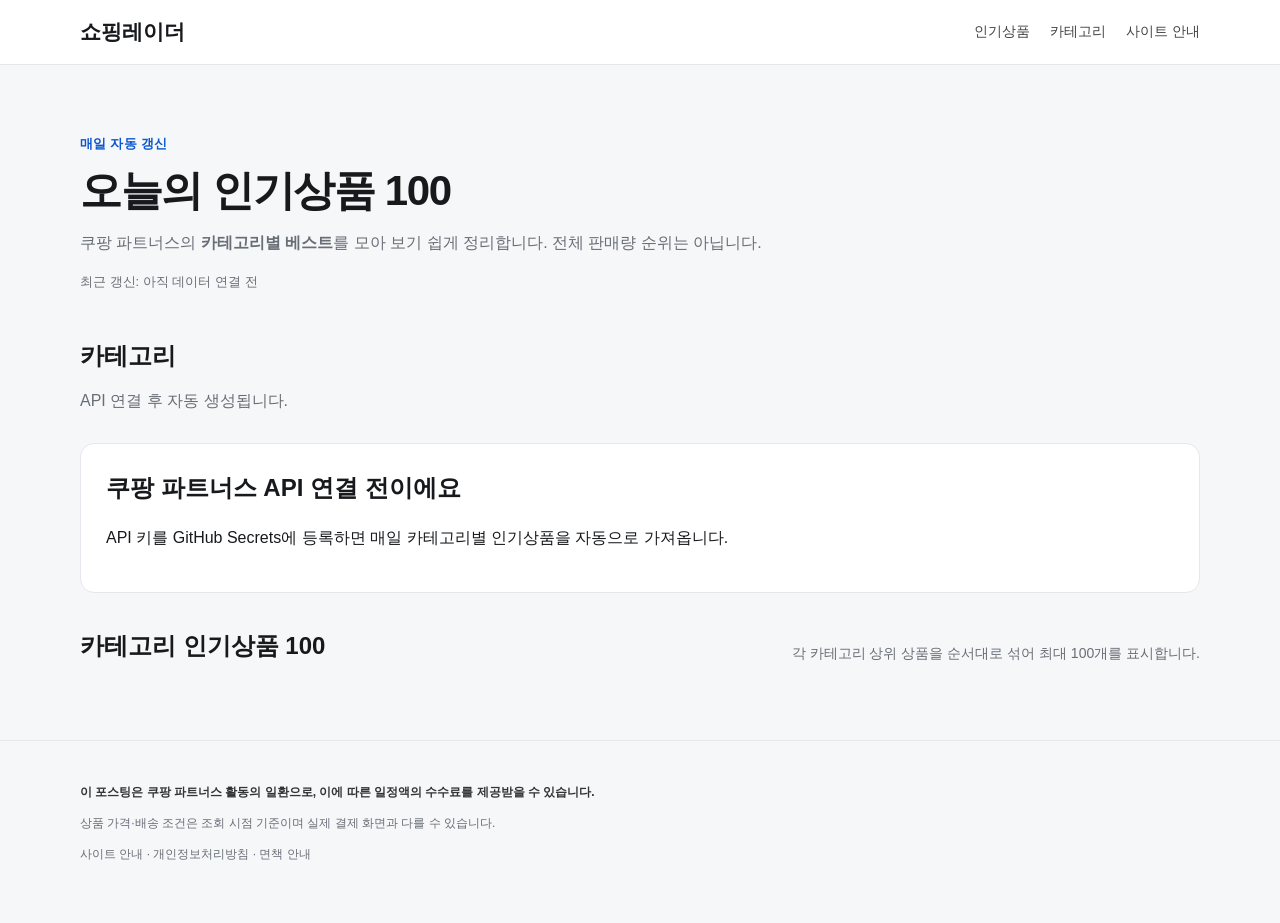
==== index.html @ 3db03aea "Add files via upload" ====
<!doctype html>
<html lang="ko"><head><meta charset="utf-8"><meta name="viewport" content="width=device-width,initial-scale=1">
<title>쇼핑레이더 | 오늘의 인기상품 100</title><meta name="description" content="쿠팡 파트너스 카테고리별 베스트를 한곳에서 비교하고 상품과 후기를 확인하세요.">
<link rel="canonical" href="https://kimjunnem.github.io/shopping-radar/"><link rel="stylesheet" href="https://kimjunnem.github.io/shopping-radar/style.css">
<script async src="https://pagead2.googlesyndication.com/pagead/js/adsbygoogle.js?client=ca-pub-4192319901350402" crossorigin="anonymous"></script>
</head><body><header class="top"><div class="wrap nav"><a class="brand" href="https://kimjunnem.github.io/shopping-radar/">쇼핑레이더</a><nav><a href="https://kimjunnem.github.io/shopping-radar/#popular">인기상품</a><a href="https://kimjunnem.github.io/shopping-radar/#categories">카테고리</a><a href="https://kimjunnem.github.io/shopping-radar/about.html">사이트 안내</a></nav></div></header><main class="wrap"><section class="hero"><p class="eyebrow">매일 자동 갱신</p><h1>오늘의 인기상품 100</h1><p>쿠팡 파트너스의 <strong>카테고리별 베스트</strong>를 모아 보기 쉽게 정리합니다. 전체 판매량 순위는 아닙니다.</p><p class="updated">최근 갱신: 아직 데이터 연결 전</p></section><section id="categories"><h2>카테고리</h2><div class="chips"><span class="muted">API 연결 후 자동 생성됩니다.</span></div></section><section class="empty"><h2>쿠팡 파트너스 API 연결 전이에요</h2><p>API 키를 GitHub Secrets에 등록하면 매일 카테고리별 인기상품을 자동으로 가져옵니다.</p></section><section id="popular"><div class="section-title"><h2>카테고리 인기상품 100</h2><p>각 카테고리 상위 상품을 순서대로 섞어 최대 100개를 표시합니다.</p></div><div class="grid"></div></section></main><footer><div class="wrap"><p class="disclosure">이 포스팅은 쿠팡 파트너스 활동의 일환으로, 이에 따른 일정액의 수수료를 제공받을 수 있습니다.</p><p>상품 가격·배송 조건은 조회 시점 기준이며 실제 결제 화면과 다를 수 있습니다.</p><p><a href="https://kimjunnem.github.io/shopping-radar/about.html">사이트 안내</a> · <a href="https://kimjunnem.github.io/shopping-radar/privacy.html">개인정보처리방침</a> · <a href="https://kimjunnem.github.io/shopping-radar/disclaimer.html">면책 안내</a></p></div></footer></body></html>
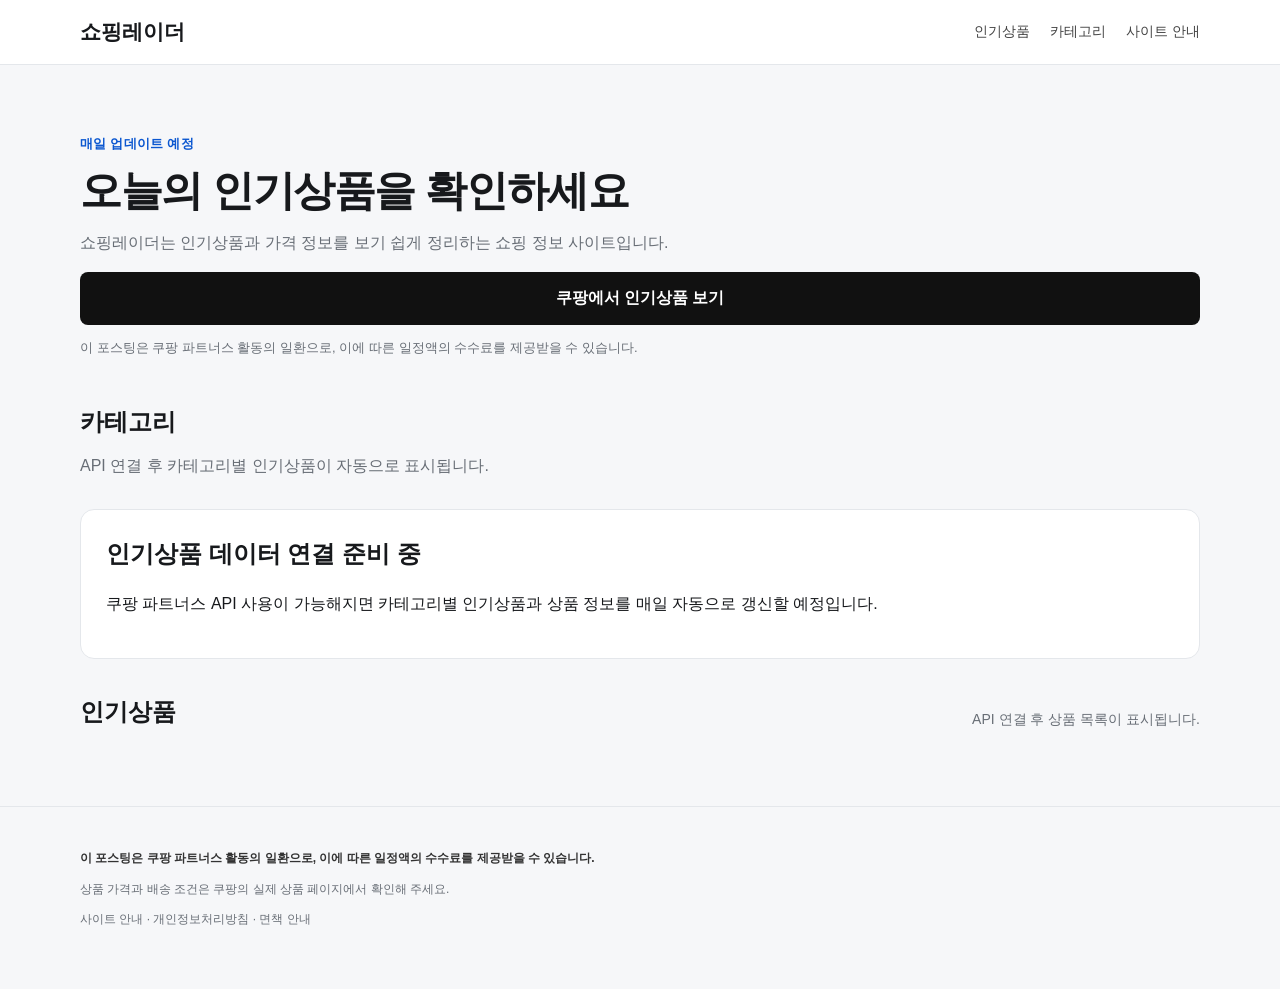
==== commit 31dc642b: "Revise index.html content and layout Updated content and structure of the index.html file, including" ====
--- a/index.html
+++ b/index.html
@@ -1,6 +1,97 @@
 <!doctype html>
-<html lang="ko"><head><meta charset="utf-8"><meta name="viewport" content="width=device-width,initial-scale=1">
-<title>쇼핑레이더 | 오늘의 인기상품 100</title><meta name="description" content="쿠팡 파트너스 카테고리별 베스트를 한곳에서 비교하고 상품과 후기를 확인하세요.">
-<link rel="canonical" href="https://kimjunnem.github.io/shopping-radar/"><link rel="stylesheet" href="https://kimjunnem.github.io/shopping-radar/style.css">
-<script async src="https://pagead2.googlesyndication.com/pagead/js/adsbygoogle.js?client=ca-pub-4192319901350402" crossorigin="anonymous"></script>
-</head><body><header class="top"><div class="wrap nav"><a class="brand" href="https://kimjunnem.github.io/shopping-radar/">쇼핑레이더</a><nav><a href="https://kimjunnem.github.io/shopping-radar/#popular">인기상품</a><a href="https://kimjunnem.github.io/shopping-radar/#categories">카테고리</a><a href="https://kimjunnem.github.io/shopping-radar/about.html">사이트 안내</a></nav></div></header><main class="wrap"><section class="hero"><p class="eyebrow">매일 자동 갱신</p><h1>오늘의 인기상품 100</h1><p>쿠팡 파트너스의 <strong>카테고리별 베스트</strong>를 모아 보기 쉽게 정리합니다. 전체 판매량 순위는 아닙니다.</p><p class="updated">최근 갱신: 아직 데이터 연결 전</p></section><section id="categories"><h2>카테고리</h2><div class="chips"><span class="muted">API 연결 후 자동 생성됩니다.</span></div></section><section class="empty"><h2>쿠팡 파트너스 API 연결 전이에요</h2><p>API 키를 GitHub Secrets에 등록하면 매일 카테고리별 인기상품을 자동으로 가져옵니다.</p></section><section id="popular"><div class="section-title"><h2>카테고리 인기상품 100</h2><p>각 카테고리 상위 상품을 순서대로 섞어 최대 100개를 표시합니다.</p></div><div class="grid"></div></section></main><footer><div class="wrap"><p class="disclosure">이 포스팅은 쿠팡 파트너스 활동의 일환으로, 이에 따른 일정액의 수수료를 제공받을 수 있습니다.</p><p>상품 가격·배송 조건은 조회 시점 기준이며 실제 결제 화면과 다를 수 있습니다.</p><p><a href="https://kimjunnem.github.io/shopping-radar/about.html">사이트 안내</a> · <a href="https://kimjunnem.github.io/shopping-radar/privacy.html">개인정보처리방침</a> · <a href="https://kimjunnem.github.io/shopping-radar/disclaimer.html">면책 안내</a></p></div></footer></body></html>+<html lang="ko">
+<head>
+  <meta charset="utf-8">
+  <meta name="viewport" content="width=device-width,initial-scale=1">
+  <title>쇼핑레이더 | 오늘의 인기상품 100</title>
+  <meta name="description" content="카테고리별 인기상품을 한곳에서 비교하고 상품 정보를 확인하세요.">
+
+  <link rel="canonical" href="https://kimjunnem.github.io/shopping-radar/">
+  <link rel="stylesheet" href="https://kimjunnem.github.io/shopping-radar/style.css">
+
+  <script async
+    src="https://pagead2.googlesyndication.com/pagead/js/adsbygoogle.js?client=ca-pub-4192319901350402"
+    crossorigin="anonymous"></script>
+</head>
+
+<body>
+
+<header class="top">
+  <div class="wrap nav">
+    <a class="brand" href="https://kimjunnem.github.io/shopping-radar/">쇼핑레이더</a>
+    <nav>
+      <a href="#popular">인기상품</a>
+      <a href="#categories">카테고리</a>
+      <a href="about.html">사이트 안내</a>
+    </nav>
+  </div>
+</header>
+
+<main class="wrap">
+
+  <section class="hero">
+    <p class="eyebrow">매일 업데이트 예정</p>
+    <h1>오늘의 인기상품을 확인하세요</h1>
+    <p>
+      쇼핑레이더는 인기상품과 가격 정보를 보기 쉽게 정리하는 쇼핑 정보 사이트입니다.
+    </p>
+
+    <a class="btn large"
+       href="https://link.coupang.com/a/gICzFN2voO"
+       target="_blank"
+       rel="nofollow sponsored">
+      쿠팡에서 인기상품 보기
+    </a>
+
+    <p class="fine">
+      이 포스팅은 쿠팡 파트너스 활동의 일환으로,
+      이에 따른 일정액의 수수료를 제공받을 수 있습니다.
+    </p>
+  </section>
+
+  <section id="categories">
+    <h2>카테고리</h2>
+    <div class="chips">
+      <span class="muted">API 연결 후 카테고리별 인기상품이 자동으로 표시됩니다.</span>
+    </div>
+  </section>
+
+  <section class="empty">
+    <h2>인기상품 데이터 연결 준비 중</h2>
+    <p>
+      쿠팡 파트너스 API 사용이 가능해지면
+      카테고리별 인기상품과 상품 정보를 매일 자동으로 갱신할 예정입니다.
+    </p>
+  </section>
+
+  <section id="popular">
+    <div class="section-title">
+      <h2>인기상품</h2>
+      <p>API 연결 후 상품 목록이 표시됩니다.</p>
+    </div>
+    <div class="grid"></div>
+  </section>
+
+</main>
+
+<footer>
+  <div class="wrap">
+    <p class="disclosure">
+      이 포스팅은 쿠팡 파트너스 활동의 일환으로,
+      이에 따른 일정액의 수수료를 제공받을 수 있습니다.
+    </p>
+
+    <p>
+      상품 가격과 배송 조건은 쿠팡의 실제 상품 페이지에서 확인해 주세요.
+    </p>
+
+    <p>
+      <a href="about.html">사이트 안내</a> ·
+      <a href="privacy.html">개인정보처리방침</a> ·
+      <a href="disclaimer.html">면책 안내</a>
+    </p>
+  </div>
+</footer>
+
+</body>
+</html>
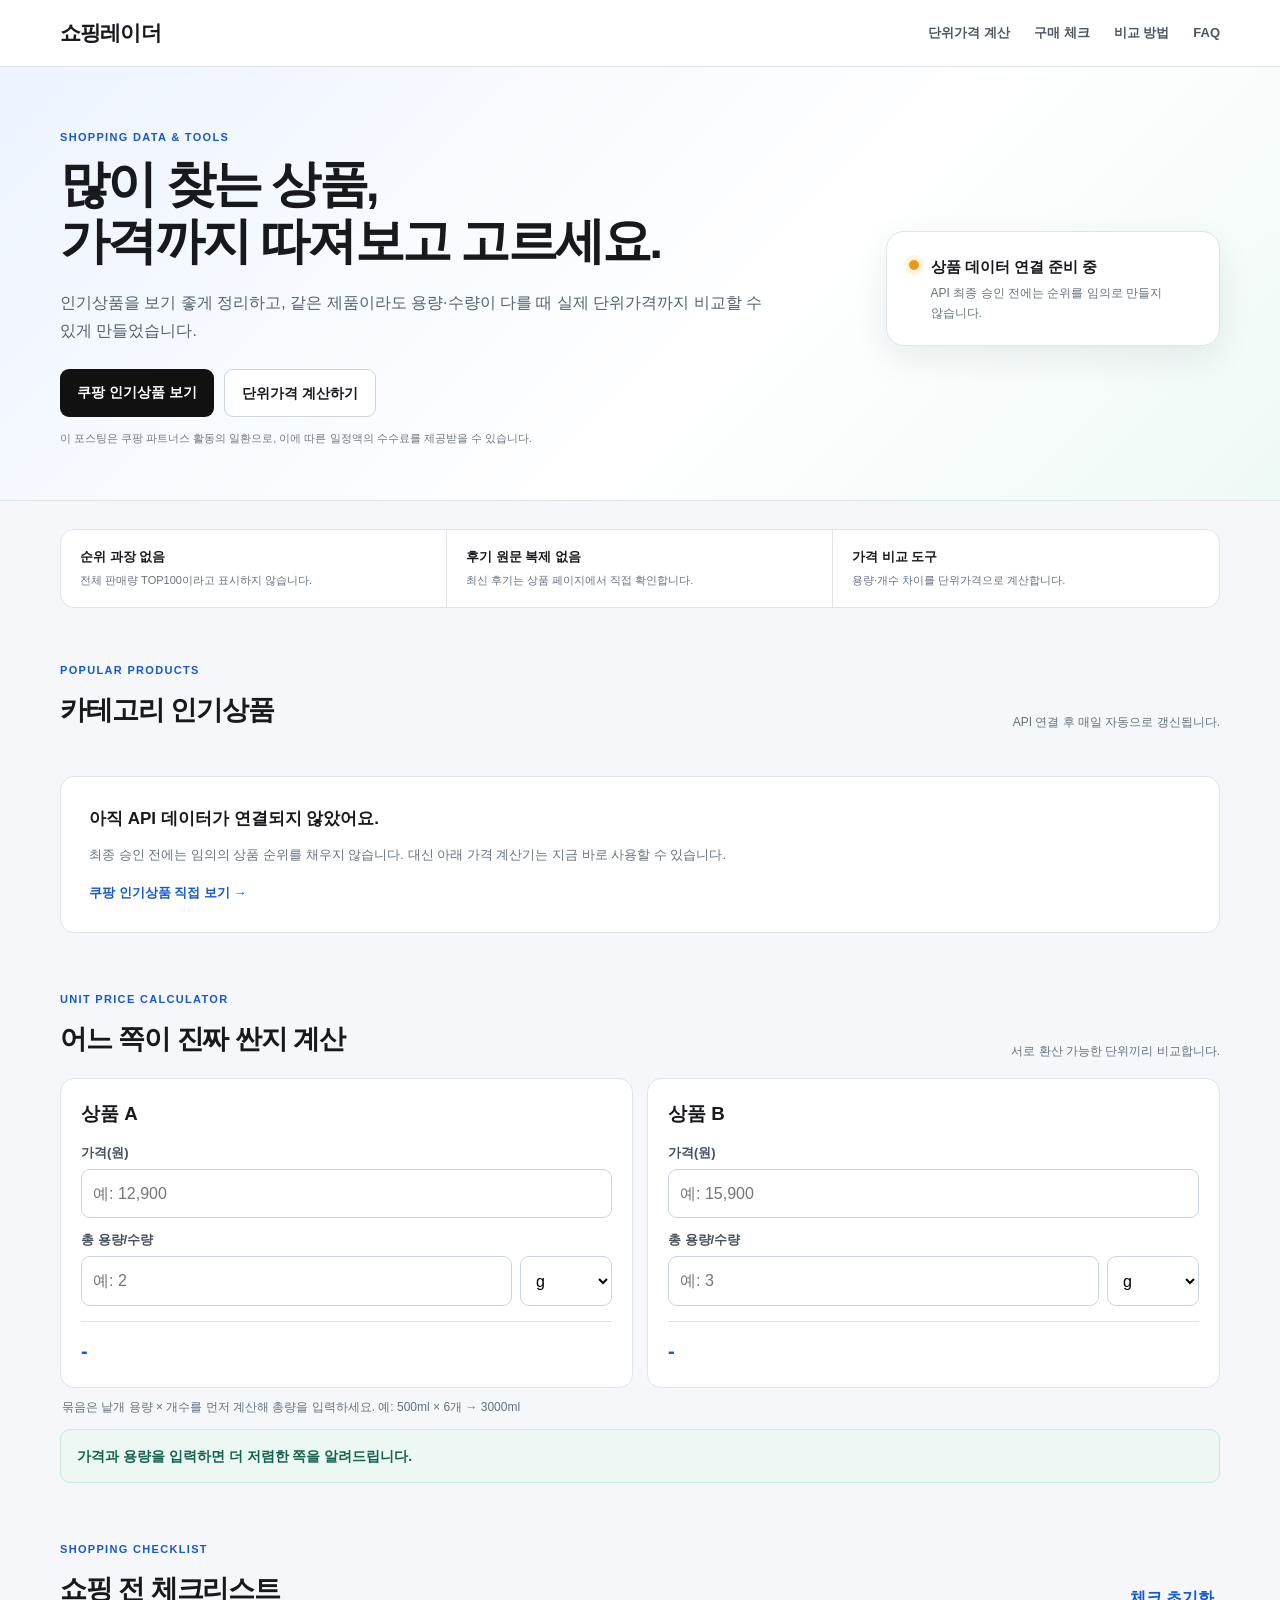
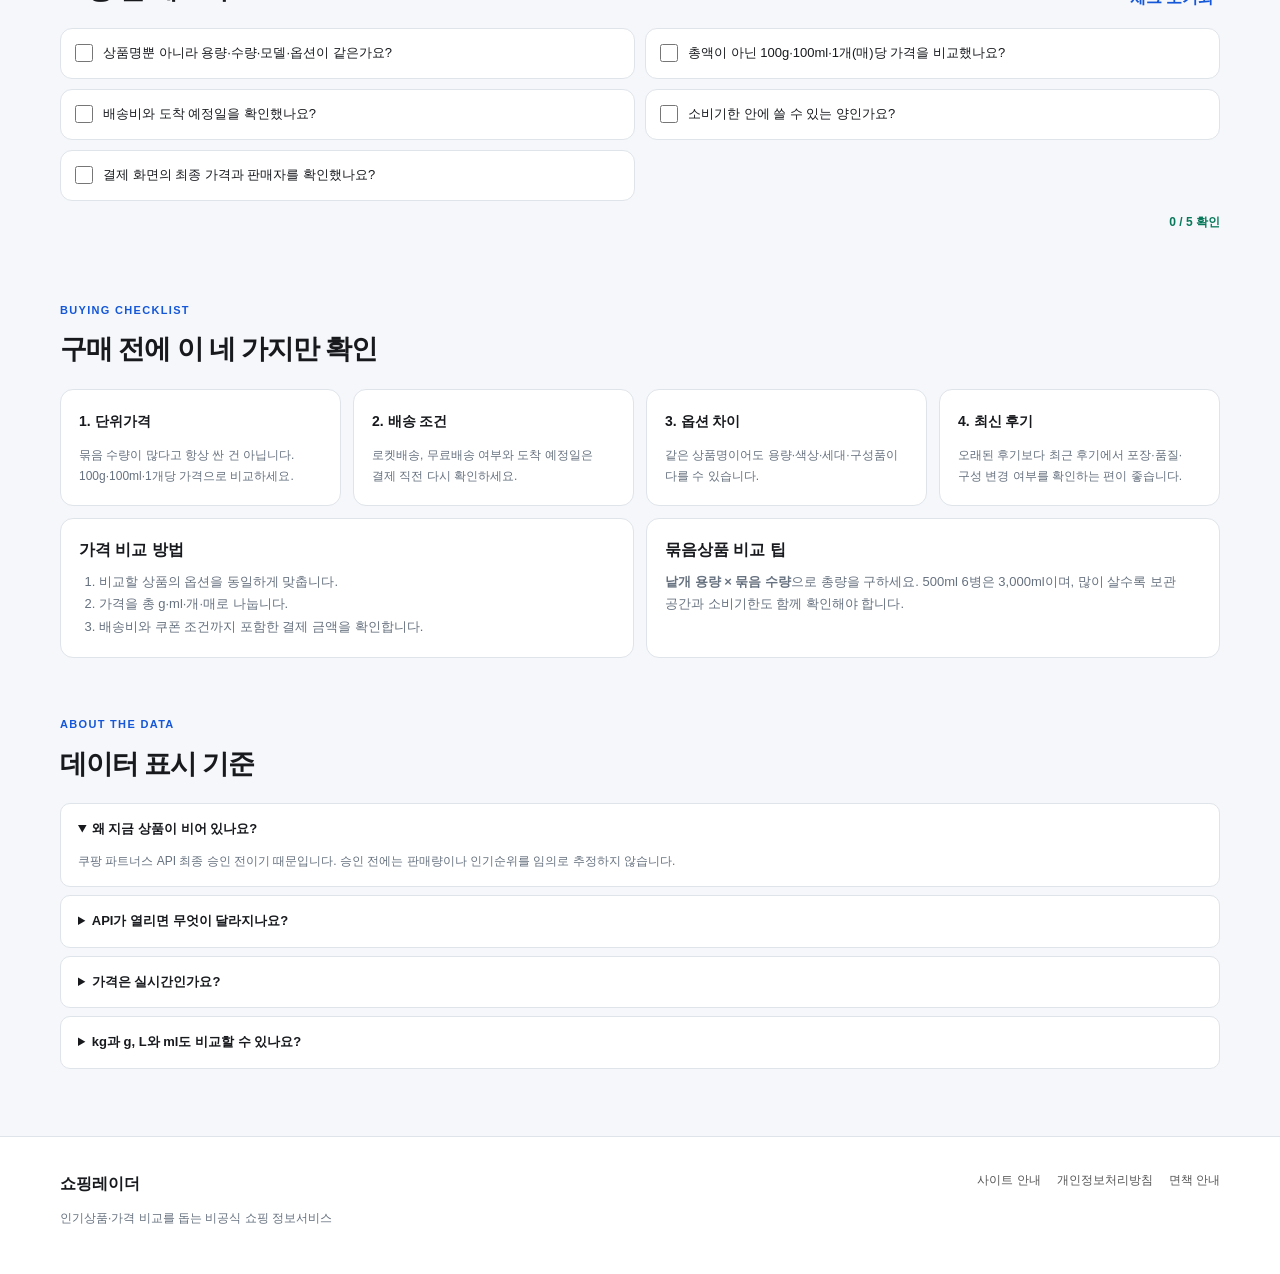
==== commit 07ba7f61: "Improve Shopping Radar UX and API-ready workflow" ====
--- a/index.html
+++ b/index.html
@@ -3,95 +3,114 @@
 <head>
   <meta charset="utf-8">
   <meta name="viewport" content="width=device-width,initial-scale=1">
-  <title>쇼핑레이더 | 오늘의 인기상품 100</title>
-  <meta name="description" content="카테고리별 인기상품을 한곳에서 비교하고 상품 정보를 확인하세요.">
-
+  <meta name="theme-color" content="#111827">
+  <title>쇼핑레이더 | 인기상품·가격 비교·단위가격 계산</title>
+  <meta name="description" content="카테고리별 인기상품과 가격을 보기 쉽게 정리하고, 단위가격 계산기로 실제 가성비를 비교하는 쇼핑 정보 서비스입니다.">
+  <meta name="robots" content="index,follow,max-snippet:-1,max-image-preview:large">
+  <meta name="referrer" content="strict-origin-when-cross-origin">
   <link rel="canonical" href="https://kimjunnem.github.io/shopping-radar/">
-  <link rel="stylesheet" href="https://kimjunnem.github.io/shopping-radar/style.css">
-
-  <script async
-    src="https://pagead2.googlesyndication.com/pagead/js/adsbygoogle.js?client=ca-pub-4192319901350402"
-    crossorigin="anonymous"></script>
+  <link rel="stylesheet" href="style.css">
+  <meta name="google-adsense-account" content="ca-pub-4192319901350402">
+  <script async src="https://pagead2.googlesyndication.com/pagead/js/adsbygoogle.js?client=ca-pub-4192319901350402" crossorigin="anonymous"></script>
+  <script type="application/ld+json">
+  {"@context":"https://schema.org","@type":"WebSite","name":"쇼핑레이더","url":"https://kimjunnem.github.io/shopping-radar/","description":"인기상품과 가격을 비교하는 쇼핑 정보 서비스"}
+  </script>
+  <script type="application/ld+json">
+  {"@context":"https://schema.org","@type":"FAQPage","mainEntity":[
+    {"@type":"Question","name":"쇼핑레이더의 순위는 쿠팡 전체 판매량 순위인가요?","acceptedAnswer":{"@type":"Answer","text":"아닙니다. API 연결 후 표시되는 순위는 쿠팡 파트너스 API가 제공하는 카테고리별 베스트 목록을 기준으로 합니다."}},
+    {"@type":"Question","name":"표시된 가격이 실제 결제 가격과 같나요?","acceptedAnswer":{"@type":"Answer","text":"가격과 배송 조건은 조회 시점의 정보이며 쿠팡 결제 화면에서 달라질 수 있으므로 최종 결제 화면을 확인해야 합니다."}},
+    {"@type":"Question","name":"kg과 g, L와 ml도 비교할 수 있나요?","acceptedAnswer":{"@type":"Answer","text":"네. 계산기가 kg을 g으로, L를 ml로 환산해 같은 종류의 단위가격을 비교합니다."}}
+  ]}
+  </script>
 </head>
-
 <body>
-
 <header class="top">
   <div class="wrap nav">
-    <a class="brand" href="https://kimjunnem.github.io/shopping-radar/">쇼핑레이더</a>
-    <nav>
-      <a href="#popular">인기상품</a>
-      <a href="#categories">카테고리</a>
-      <a href="about.html">사이트 안내</a>
-    </nav>
+    <a class="brand" href="./" aria-label="쇼핑레이더 홈">쇼핑레이더</a>
+    <nav aria-label="주요 메뉴"><a href="#calculator">단위가격 계산</a><a href="#checklist">구매 체크</a><a href="#guide">비교 방법</a><a href="#faq">FAQ</a></nav>
   </div>
 </header>
-
-<main class="wrap">
-
+<main>
   <section class="hero">
-    <p class="eyebrow">매일 업데이트 예정</p>
-    <h1>오늘의 인기상품을 확인하세요</h1>
-    <p>
-      쇼핑레이더는 인기상품과 가격 정보를 보기 쉽게 정리하는 쇼핑 정보 사이트입니다.
-    </p>
-
-    <a class="btn large"
-       href="https://link.coupang.com/a/gICzFN2voO"
-       target="_blank"
-       rel="nofollow sponsored">
-      쿠팡에서 인기상품 보기
-    </a>
-
-    <p class="fine">
-      이 포스팅은 쿠팡 파트너스 활동의 일환으로,
-      이에 따른 일정액의 수수료를 제공받을 수 있습니다.
-    </p>
-  </section>
-
-  <section id="categories">
-    <h2>카테고리</h2>
-    <div class="chips">
-      <span class="muted">API 연결 후 카테고리별 인기상품이 자동으로 표시됩니다.</span>
+    <div class="wrap hero-grid">
+      <div>
+        <p class="eyebrow">SHOPPING DATA & TOOLS</p>
+        <h1>많이 찾는 상품,<br>가격까지 따져보고 고르세요.</h1>
+        <p class="lead">인기상품을 보기 좋게 정리하고, 같은 제품이라도 용량·수량이 다를 때 실제 단위가격까지 비교할 수 있게 만들었습니다.</p>
+        <div class="hero-actions">
+          <a class="primary" href="https://link.coupang.com/a/gICzFN2voO" target="_blank" rel="nofollow sponsored noopener">쿠팡 인기상품 보기</a>
+          <a class="secondary" href="#calculator">단위가격 계산하기</a>
+        </div>
+        <p class="disclosure">이 포스팅은 쿠팡 파트너스 활동의 일환으로, 이에 따른 일정액의 수수료를 제공받을 수 있습니다.</p>
+      </div>
+      <div class="status-card"><span class="status-dot"></span><div><b id="dataStatus">상품 데이터 연결 준비 중</b><p id="dataUpdated">API 최종 승인 전에는 순위를 임의로 만들지 않습니다.</p></div></div>
     </div>
   </section>
 
-  <section class="empty">
-    <h2>인기상품 데이터 연결 준비 중</h2>
-    <p>
-      쿠팡 파트너스 API 사용이 가능해지면
-      카테고리별 인기상품과 상품 정보를 매일 자동으로 갱신할 예정입니다.
-    </p>
-  </section>
+  <div class="wrap">
+    <section class="trust-strip">
+      <div><b>순위 과장 없음</b><span>전체 판매량 TOP100이라고 표시하지 않습니다.</span></div>
+      <div><b>후기 원문 복제 없음</b><span>최신 후기는 상품 페이지에서 직접 확인합니다.</span></div>
+      <div><b>가격 비교 도구</b><span>용량·개수 차이를 단위가격으로 계산합니다.</span></div>
+    </section>
 
-  <section id="popular">
-    <div class="section-title">
-      <h2>인기상품</h2>
-      <p>API 연결 후 상품 목록이 표시됩니다.</p>
-    </div>
-    <div class="grid"></div>
-  </section>
+    <section id="ranking" class="section">
+      <div class="section-head"><div><p class="eyebrow">POPULAR PRODUCTS</p><h2>카테고리 인기상품</h2></div><span id="rankingNote">API 연결 후 매일 자동으로 갱신됩니다.</span></div>
+      <div id="categoryChips" class="chips"></div>
+      <div id="productGrid" class="grid"></div>
+      <div id="emptyState" class="empty-state">
+        <b>아직 API 데이터가 연결되지 않았어요.</b>
+        <p>최종 승인 전에는 임의의 상품 순위를 채우지 않습니다. 대신 아래 가격 계산기는 지금 바로 사용할 수 있습니다.</p>
+        <a href="https://link.coupang.com/a/gICzFN2voO" target="_blank" rel="nofollow sponsored noopener">쿠팡 인기상품 직접 보기 →</a>
+      </div>
+    </section>
 
+    <section id="calculator" class="section tool-section" aria-labelledby="calculatorTitle">
+      <div class="section-head"><div><p class="eyebrow">UNIT PRICE CALCULATOR</p><h2 id="calculatorTitle">어느 쪽이 진짜 싼지 계산</h2></div><span>서로 환산 가능한 단위끼리 비교합니다.</span></div>
+      <div class="calculator">
+        <div class="calc-card"><h3>상품 A</h3><label for="aPrice">가격(원)</label><input id="aPrice" class="price-input" inputmode="numeric" autocomplete="off" placeholder="예: 12,900" aria-describedby="calcHelp"><label for="aQty">총 용량/수량</label><div class="qty-row"><input id="aQty" inputmode="decimal" autocomplete="off" placeholder="예: 2"><select id="aUnit" aria-label="상품 A 단위"><option value="g">g</option><option value="kg">kg</option><option value="ml">ml</option><option value="L">L</option><option value="개">개</option><option value="매">매</option></select></div><strong id="aResult" aria-live="polite">-</strong></div>
+        <div class="calc-card"><h3>상품 B</h3><label for="bPrice">가격(원)</label><input id="bPrice" class="price-input" inputmode="numeric" autocomplete="off" placeholder="예: 15,900" aria-describedby="calcHelp"><label for="bQty">총 용량/수량</label><div class="qty-row"><input id="bQty" inputmode="decimal" autocomplete="off" placeholder="예: 3"><select id="bUnit" aria-label="상품 B 단위"><option value="g">g</option><option value="kg">kg</option><option value="ml">ml</option><option value="L">L</option><option value="개">개</option><option value="매">매</option></select></div><strong id="bResult" aria-live="polite">-</strong></div>
+      </div>
+      <p id="calcHelp" class="calc-help">묶음은 낱개 용량 × 개수를 먼저 계산해 총량을 입력하세요. 예: 500ml × 6개 → 3000ml</p>
+      <div id="calcWinner" class="calc-winner" role="status" aria-live="polite">가격과 용량을 입력하면 더 저렴한 쪽을 알려드립니다.</div>
+    </section>
+
+    <section id="checklist" class="section">
+      <div class="section-head"><div><p class="eyebrow">SHOPPING CHECKLIST</p><h2>쇼핑 전 체크리스트</h2></div><button id="resetChecklist" class="text-button" type="button">체크 초기화</button></div>
+      <div class="checklist" aria-label="쇼핑 전 확인 항목">
+        <label><input type="checkbox" data-check="option"> 상품명뿐 아니라 용량·수량·모델·옵션이 같은가요?</label>
+        <label><input type="checkbox" data-check="unit"> 총액이 아닌 100g·100ml·1개(매)당 가격을 비교했나요?</label>
+        <label><input type="checkbox" data-check="shipping"> 배송비와 도착 예정일을 확인했나요?</label>
+        <label><input type="checkbox" data-check="need"> 소비기한 안에 쓸 수 있는 양인가요?</label>
+        <label><input type="checkbox" data-check="final"> 결제 화면의 최종 가격과 판매자를 확인했나요?</label>
+      </div>
+      <p id="checkProgress" class="check-progress" aria-live="polite">0 / 5 확인</p>
+    </section>
+
+    <section id="guide" class="section">
+      <div class="section-head"><div><p class="eyebrow">BUYING CHECKLIST</p><h2>구매 전에 이 네 가지만 확인</h2></div></div>
+      <div class="check-grid">
+        <article><b>1. 단위가격</b><p>묶음 수량이 많다고 항상 싼 건 아닙니다. 100g·100ml·1개당 가격으로 비교하세요.</p></article>
+        <article><b>2. 배송 조건</b><p>로켓배송, 무료배송 여부와 도착 예정일은 결제 직전 다시 확인하세요.</p></article>
+        <article><b>3. 옵션 차이</b><p>같은 상품명이어도 용량·색상·세대·구성품이 다를 수 있습니다.</p></article>
+        <article><b>4. 최신 후기</b><p>오래된 후기보다 최근 후기에서 포장·품질·구성 변경 여부를 확인하는 편이 좋습니다.</p></article>
+      </div>
+      <div class="tips">
+        <article><h3>가격 비교 방법</h3><ol><li>비교할 상품의 옵션을 동일하게 맞춥니다.</li><li>가격을 총 g·ml·개·매로 나눕니다.</li><li>배송비와 쿠폰 조건까지 포함한 결제 금액을 확인합니다.</li></ol></article>
+        <article><h3>묶음상품 비교 팁</h3><p><b>낱개 용량 × 묶음 수량</b>으로 총량을 구하세요. 500ml 6병은 3,000ml이며, 많이 살수록 보관 공간과 소비기한도 함께 확인해야 합니다.</p></article>
+      </div>
+    </section>
+
+    <section id="faq" class="section faq">
+      <div class="section-head"><div><p class="eyebrow">ABOUT THE DATA</p><h2>데이터 표시 기준</h2></div></div>
+      <details open><summary>왜 지금 상품이 비어 있나요?</summary><p>쿠팡 파트너스 API 최종 승인 전이기 때문입니다. 승인 전에는 판매량이나 인기순위를 임의로 추정하지 않습니다.</p></details>
+      <details><summary>API가 열리면 무엇이 달라지나요?</summary><p>카테고리별 베스트 상품, 가격, 상품 이미지, 순위 변동을 자동 저장하고 상품별 상세 페이지와 카테고리 페이지를 매일 갱신합니다.</p></details>
+      <details><summary>가격은 실시간인가요?</summary><p>API를 마지막으로 조회한 시점 기준입니다. 쿠팡에서 가격이 바뀌면 실제 결제 가격과 차이가 날 수 있습니다.</p></details>
+      <details><summary>kg과 g, L와 ml도 비교할 수 있나요?</summary><p>네. 계산기가 kg을 g으로, L를 ml로 환산해 같은 종류의 단위가격을 비교합니다.</p></details>
+    </section>
+  </div>
 </main>
-
-<footer>
-  <div class="wrap">
-    <p class="disclosure">
-      이 포스팅은 쿠팡 파트너스 활동의 일환으로,
-      이에 따른 일정액의 수수료를 제공받을 수 있습니다.
-    </p>
-
-    <p>
-      상품 가격과 배송 조건은 쿠팡의 실제 상품 페이지에서 확인해 주세요.
-    </p>
-
-    <p>
-      <a href="about.html">사이트 안내</a> ·
-      <a href="privacy.html">개인정보처리방침</a> ·
-      <a href="disclaimer.html">면책 안내</a>
-    </p>
-  </div>
-</footer>
-
+<footer><div class="wrap footer"><div><b>쇼핑레이더</b><p>인기상품·가격 비교를 돕는 비공식 쇼핑 정보서비스</p></div><div><a href="about.html">사이트 안내</a><a href="privacy.html">개인정보처리방침</a><a href="disclaimer.html">면책 안내</a></div></div></footer>
+<script src="app.js"></script>
 </body>
 </html>
--- a/style.css
+++ b/style.css
@@ -0,0 +1,10 @@
+:root{--ink:#17191d;--muted:#66717f;--line:#dfe4ea;--paper:#fff;--bg:#f5f7fa;--blue:#1457d9;--green:#08785b;--radius:16px;--shadow:0 12px 34px rgba(16,24,40,.08)}
+*{box-sizing:border-box}html{scroll-behavior:smooth}body{margin:0;background:var(--bg);color:var(--ink);font-family:-apple-system,BlinkMacSystemFont,"Segoe UI","Noto Sans KR",Arial,sans-serif;line-height:1.6;word-break:keep-all}a{color:inherit;text-decoration:none}button,input,select{font:inherit}a:focus-visible,button:focus-visible,input:focus-visible,select:focus-visible,summary:focus-visible{outline:3px solid rgba(20,87,217,.3);outline-offset:2px}.wrap{width:min(1160px,calc(100% - 40px));margin:auto}.top{position:sticky;top:0;z-index:20;background:rgba(255,255,255,.96);border-bottom:1px solid var(--line);backdrop-filter:blur(12px)}.nav{min-height:66px;display:flex;align-items:center}.brand{font-size:21px;font-weight:900;letter-spacing:-.04em}.nav nav{margin-left:auto;display:flex;gap:24px;font-size:13px;font-weight:750;color:#4c5560}.nav a:hover{color:var(--blue)}
+.hero{background:linear-gradient(135deg,#edf4ff,#fff 58%,#eefaf6);border-bottom:1px solid var(--line)}.hero-grid{padding:62px 0 52px;display:grid;grid-template-columns:minmax(0,1.4fr) minmax(280px,.6fr);gap:45px;align-items:center}.eyebrow{margin:0 0 9px;color:var(--blue);font-size:11px;font-weight:900;letter-spacing:.12em}.hero h1{font-size:clamp(34px,5vw,50px);line-height:1.15;letter-spacing:-.055em;margin:0}.lead{max-width:720px;color:#53606f;font-size:16px;line-height:1.75;margin:18px 0 24px}.hero-actions{display:flex;gap:10px;flex-wrap:wrap}.primary,.secondary{display:inline-block;border-radius:9px;padding:12px 17px;font-size:14px;font-weight:850}.primary{background:#111;color:#fff}.primary:hover{background:#26344a}.secondary{background:#fff;border:1px solid #cbd4df}.disclosure{font-size:11px;color:#6e7782;margin:13px 0 0}.status-card{background:#fff;border:1px solid var(--line);border-radius:18px;padding:22px;display:flex;gap:12px;box-shadow:var(--shadow)}.status-dot{width:10px;height:10px;background:#e79b1b;border-radius:50%;margin-top:6px;box-shadow:0 0 0 5px #fff4dc;flex:none}.status-card b{font-size:15px}.status-card p{font-size:12px;color:var(--muted);margin:5px 0 0}
+.trust-strip{display:grid;grid-template-columns:repeat(3,1fr);margin-top:28px;background:#fff;border:1px solid var(--line);border-radius:14px}.trust-strip div{padding:17px 19px;border-right:1px solid var(--line)}.trust-strip div:last-child{border-right:0}.trust-strip b{display:block;font-size:13px}.trust-strip span{display:block;font-size:11px;color:var(--muted);margin-top:5px}.section{padding:54px 0 4px;scroll-margin-top:72px}.section-head{display:flex;align-items:end;justify-content:space-between;gap:20px;margin-bottom:17px}.section-head h2{margin:0;font-size:27px;letter-spacing:-.04em}.section-head>span{font-size:12px;color:var(--muted)}.chips{display:flex;gap:7px;flex-wrap:wrap;margin-bottom:15px}.chip{border:1px solid #d3dae3;background:#fff;border-radius:999px;padding:7px 10px;font-size:12px;font-weight:700}.grid{display:grid;grid-template-columns:repeat(4,minmax(0,1fr));gap:13px}.card{background:#fff;border:1px solid var(--line);border-radius:14px;overflow:hidden;display:flex;flex-direction:column}.card-img{aspect-ratio:1;background:#eef0f2;overflow:hidden}.card-img img{width:100%;height:100%;object-fit:cover}.card-body{padding:13px;display:flex;flex-direction:column;flex:1}.rank{font-size:12px;font-weight:900}.rank small{color:var(--blue);margin-left:5px}.category{font-size:11px;color:var(--muted);margin-top:5px}.card h3{font-size:14px;line-height:1.45;margin:5px 0 12px}.price{font-size:18px;font-weight:900;margin-top:auto}.card .primary{text-align:center;margin-top:10px;padding:9px 8px;font-size:12px}.empty-state{background:#fff;border:1px solid var(--line);border-radius:14px;padding:28px;margin-top:12px}.empty-state b{font-size:17px}.empty-state p{color:var(--muted);font-size:13px}.empty-state a{font-size:13px;color:var(--blue);font-weight:800}
+.calculator{display:grid;grid-template-columns:1fr 1fr;gap:14px}.calc-card{background:#fff;border:1px solid var(--line);border-radius:14px;padding:20px}.calc-card h3{margin:0 0 14px}.calc-card>label{display:block;margin:12px 0 5px;font-size:13px;font-weight:750;color:#46515e}.calc-card>input,.qty-row input,.qty-row select{width:100%;border:1px solid #cbd5df;border-radius:9px;background:#fff;padding:11px}.qty-row{display:grid;grid-template-columns:minmax(0,1fr) 92px;gap:8px}.calc-card strong{display:block;margin-top:15px;padding-top:13px;border-top:1px solid var(--line);font-size:20px;color:var(--blue)}.calc-help{margin:10px 2px 0;color:var(--muted);font-size:12px}.calc-winner{margin-top:12px;padding:15px 16px;background:#edf7f4;border:1px solid #cce9df;border-radius:10px;color:#12634e;font-size:14px;font-weight:800}
+.text-button{border:0;background:transparent;color:var(--blue);font-weight:800;cursor:pointer}.checklist{display:grid;grid-template-columns:1fr 1fr;gap:10px}.checklist label{display:flex;gap:10px;align-items:flex-start;background:#fff;border:1px solid var(--line);border-radius:12px;padding:14px;font-size:13px;cursor:pointer}.checklist input{width:18px;height:18px;margin:1px 0 0;accent-color:var(--blue);flex:none}.check-progress{font-size:12px;font-weight:800;color:var(--green);text-align:right}.check-grid{display:grid;grid-template-columns:repeat(4,1fr);gap:12px}.check-grid article,.tips article{background:#fff;border:1px solid var(--line);border-radius:13px;padding:18px}.check-grid b{font-size:14px}.check-grid p,.tips p,.tips ol{font-size:12px;color:var(--muted);line-height:1.75;margin-bottom:0}.tips{display:grid;grid-template-columns:1fr 1fr;gap:12px;margin-top:12px}.tips h3{margin:0 0 8px;font-size:16px}.tips p,.tips ol{font-size:13px;margin-top:0}.tips ol{padding-left:20px}.faq details{background:#fff;border:1px solid var(--line);border-radius:10px;margin:8px 0;padding:15px 17px}.faq summary{cursor:pointer;font-weight:800;font-size:13px}.faq details p{font-size:12px;color:var(--muted);margin-bottom:0}
+footer{margin-top:55px;background:#fff;border-top:1px solid var(--line)}.footer{display:flex;justify-content:space-between;gap:30px;padding:34px 0}.footer p{font-size:12px;color:var(--muted)}.footer>div:last-child{display:flex;gap:16px;font-size:12px;color:#555}.product-page{padding:34px 0 58px}.breadcrumb{font-size:12px;color:var(--muted);margin-bottom:16px}.product-box{display:grid;grid-template-columns:minmax(280px,460px) 1fr;gap:38px;background:#fff;border:1px solid var(--line);border-radius:18px;padding:26px}.product-box img{width:100%;border-radius:12px}.product-box h1{font-size:28px;line-height:1.35;margin:8px 0}.facts{border-top:1px solid var(--line);border-bottom:1px solid var(--line);margin:18px 0}.facts div{display:flex;justify-content:space-between;padding:9px 0;font-size:13px}.facts span{color:var(--muted)}
+@media(max-width:900px){.hero-grid{grid-template-columns:1fr}.status-card{max-width:520px}.grid{grid-template-columns:repeat(2,1fr)}.check-grid{grid-template-columns:1fr 1fr}.product-box{grid-template-columns:1fr}}
+@media(max-width:620px){.wrap{width:min(100% - 28px,1160px)}.nav{padding:10px 0;align-items:flex-start}.nav nav{gap:8px 12px;font-size:11px;flex-wrap:wrap;justify-content:flex-end}.nav nav a:nth-child(4){display:none}.hero-grid{padding:40px 0 36px;gap:26px}.lead{font-size:14px}.primary,.secondary{width:100%;text-align:center}.trust-strip{grid-template-columns:1fr}.trust-strip div{border-right:0;border-bottom:1px solid var(--line)}.trust-strip div:last-child{border-bottom:0}.section{padding-top:42px}.section-head{display:block}.section-head>span,.section-head>.text-button{display:block;margin-top:6px}.grid{grid-template-columns:1fr;gap:10px}.calculator,.checklist,.check-grid,.tips{grid-template-columns:1fr}.footer{display:grid}.footer>div:last-child{flex-wrap:wrap}.product-box{padding:18px}}
+@media(prefers-reduced-motion:reduce){html{scroll-behavior:auto}}
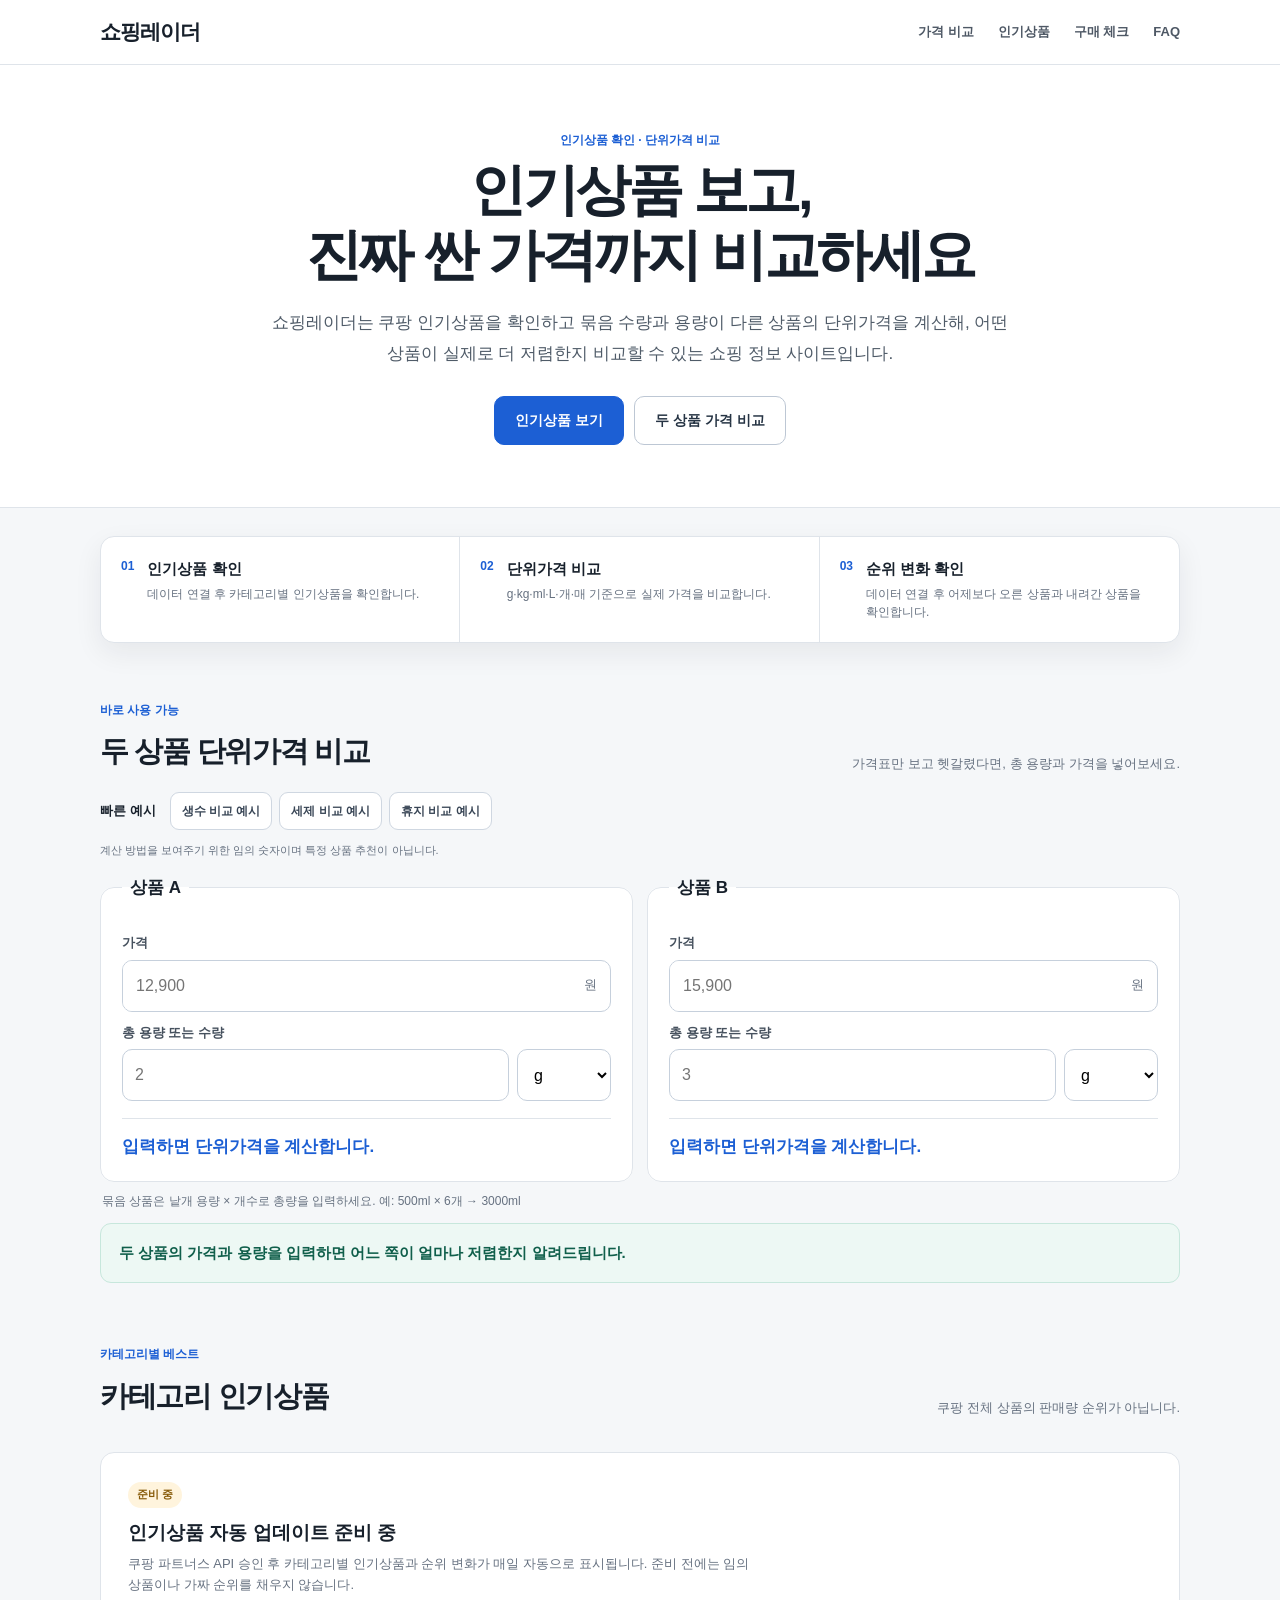
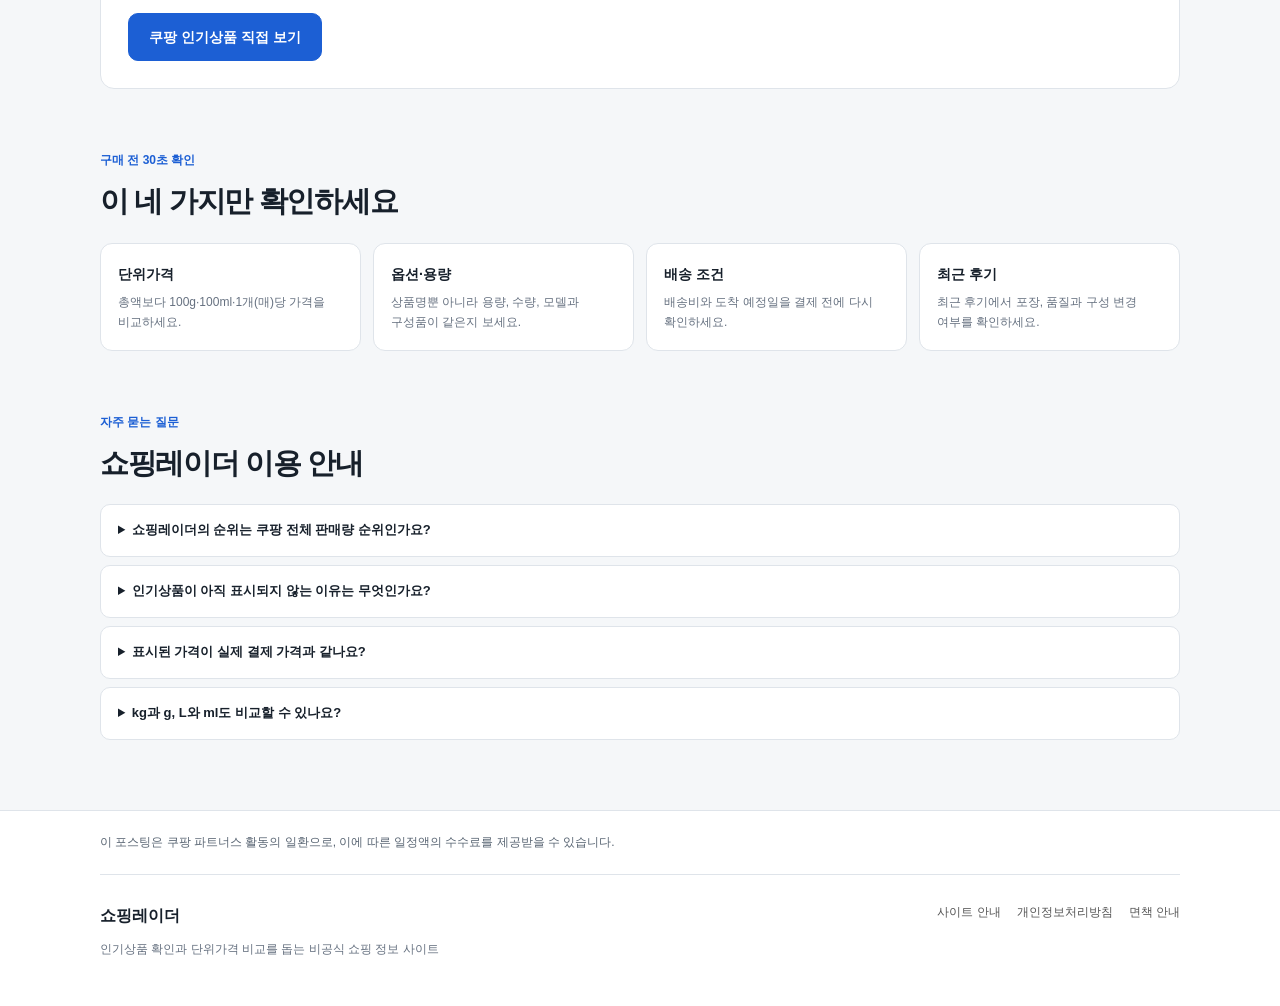
==== commit 10900bcc: "Clarify Shopping Radar purpose and comparison UX" ====
--- a/index.html
+++ b/index.html
@@ -3,9 +3,9 @@
 <head>
   <meta charset="utf-8">
   <meta name="viewport" content="width=device-width,initial-scale=1">
-  <meta name="theme-color" content="#111827">
-  <title>쇼핑레이더 | 인기상품·가격 비교·단위가격 계산</title>
-  <meta name="description" content="카테고리별 인기상품과 가격을 보기 쉽게 정리하고, 단위가격 계산기로 실제 가성비를 비교하는 쇼핑 정보 서비스입니다.">
+  <meta name="theme-color" content="#ffffff">
+  <title>쇼핑레이더 | 인기상품 확인·단위가격 비교</title>
+  <meta name="description" content="쿠팡 인기상품을 확인하고 용량·수량이 다른 상품의 단위가격을 계산해 실제로 더 저렴한 상품을 비교하세요.">
   <meta name="robots" content="index,follow,max-snippet:-1,max-image-preview:large">
   <meta name="referrer" content="strict-origin-when-cross-origin">
   <link rel="canonical" href="https://kimjunnem.github.io/shopping-radar/">
@@ -13,13 +13,14 @@
   <meta name="google-adsense-account" content="ca-pub-4192319901350402">
   <script async src="https://pagead2.googlesyndication.com/pagead/js/adsbygoogle.js?client=ca-pub-4192319901350402" crossorigin="anonymous"></script>
   <script type="application/ld+json">
-  {"@context":"https://schema.org","@type":"WebSite","name":"쇼핑레이더","url":"https://kimjunnem.github.io/shopping-radar/","description":"인기상품과 가격을 비교하는 쇼핑 정보 서비스"}
+  {"@context":"https://schema.org","@type":"WebSite","name":"쇼핑레이더","url":"https://kimjunnem.github.io/shopping-radar/","description":"쿠팡 카테고리 인기상품을 확인하고 단위가격을 계산해 비교하는 쇼핑 정보 사이트"}
   </script>
   <script type="application/ld+json">
   {"@context":"https://schema.org","@type":"FAQPage","mainEntity":[
-    {"@type":"Question","name":"쇼핑레이더의 순위는 쿠팡 전체 판매량 순위인가요?","acceptedAnswer":{"@type":"Answer","text":"아닙니다. API 연결 후 표시되는 순위는 쿠팡 파트너스 API가 제공하는 카테고리별 베스트 목록을 기준으로 합니다."}},
-    {"@type":"Question","name":"표시된 가격이 실제 결제 가격과 같나요?","acceptedAnswer":{"@type":"Answer","text":"가격과 배송 조건은 조회 시점의 정보이며 쿠팡 결제 화면에서 달라질 수 있으므로 최종 결제 화면을 확인해야 합니다."}},
-    {"@type":"Question","name":"kg과 g, L와 ml도 비교할 수 있나요?","acceptedAnswer":{"@type":"Answer","text":"네. 계산기가 kg을 g으로, L를 ml로 환산해 같은 종류의 단위가격을 비교합니다."}}
+    {"@type":"Question","name":"쇼핑레이더의 순위는 쿠팡 전체 판매량 순위인가요?","acceptedAnswer":{"@type":"Answer","text":"아닙니다. 데이터 연결 후 쿠팡 파트너스 API가 제공하는 카테고리별 베스트 목록을 보여줍니다."}},
+    {"@type":"Question","name":"인기상품이 아직 표시되지 않는 이유는 무엇인가요?","acceptedAnswer":{"@type":"Answer","text":"현재 인기상품 자동 업데이트를 준비하고 있습니다. 준비 전에는 임의 상품이나 가짜 순위를 표시하지 않습니다."}},
+    {"@type":"Question","name":"표시된 가격이 실제 결제 가격과 같나요?","acceptedAnswer":{"@type":"Answer","text":"가격과 배송 조건은 마지막 조회 시점의 정보이며 달라질 수 있으므로 쿠팡의 최종 결제 화면을 확인해야 합니다."}},
+    {"@type":"Question","name":"kg과 g, L와 ml도 비교할 수 있나요?","acceptedAnswer":{"@type":"Answer","text":"네. 계산기가 kg을 g으로, L를 ml로 자동 환산해 같은 종류의 단위가격을 비교합니다."}}
   ]}
   </script>
 </head>
@@ -27,90 +28,109 @@
 <header class="top">
   <div class="wrap nav">
     <a class="brand" href="./" aria-label="쇼핑레이더 홈">쇼핑레이더</a>
-    <nav aria-label="주요 메뉴"><a href="#calculator">단위가격 계산</a><a href="#checklist">구매 체크</a><a href="#guide">비교 방법</a><a href="#faq">FAQ</a></nav>
+    <nav aria-label="주요 메뉴">
+      <a href="#calculator">가격 비교</a>
+      <a href="#ranking">인기상품</a>
+      <a href="#buy-check">구매 체크</a>
+      <a href="#faq">FAQ</a>
+    </nav>
   </div>
 </header>
 <main>
   <section class="hero">
-    <div class="wrap hero-grid">
-      <div>
-        <p class="eyebrow">SHOPPING DATA & TOOLS</p>
-        <h1>많이 찾는 상품,<br>가격까지 따져보고 고르세요.</h1>
-        <p class="lead">인기상품을 보기 좋게 정리하고, 같은 제품이라도 용량·수량이 다를 때 실제 단위가격까지 비교할 수 있게 만들었습니다.</p>
-        <div class="hero-actions">
-          <a class="primary" href="https://link.coupang.com/a/gICzFN2voO" target="_blank" rel="nofollow sponsored noopener">쿠팡 인기상품 보기</a>
-          <a class="secondary" href="#calculator">단위가격 계산하기</a>
-        </div>
-        <p class="disclosure">이 포스팅은 쿠팡 파트너스 활동의 일환으로, 이에 따른 일정액의 수수료를 제공받을 수 있습니다.</p>
+    <div class="wrap hero-content">
+      <p class="service-label">인기상품 확인 · 단위가격 비교</p>
+      <h1>인기상품 보고,<br>진짜 싼 가격까지 비교하세요</h1>
+      <p class="lead">쇼핑레이더는 쿠팡 인기상품을 확인하고 묶음 수량과 용량이 다른 상품의 단위가격을 계산해, 어떤 상품이 실제로 더 저렴한지 비교할 수 있는 쇼핑 정보 사이트입니다.</p>
+      <div class="hero-actions" aria-label="핵심 기능 바로가기">
+        <a class="primary" href="#ranking">인기상품 보기</a>
+        <a class="secondary" href="#calculator">두 상품 가격 비교</a>
       </div>
-      <div class="status-card"><span class="status-dot"></span><div><b id="dataStatus">상품 데이터 연결 준비 중</b><p id="dataUpdated">API 최종 승인 전에는 순위를 임의로 만들지 않습니다.</p></div></div>
     </div>
   </section>
 
   <div class="wrap">
-    <section class="trust-strip">
-      <div><b>순위 과장 없음</b><span>전체 판매량 TOP100이라고 표시하지 않습니다.</span></div>
-      <div><b>후기 원문 복제 없음</b><span>최신 후기는 상품 페이지에서 직접 확인합니다.</span></div>
-      <div><b>가격 비교 도구</b><span>용량·개수 차이를 단위가격으로 계산합니다.</span></div>
+    <section class="capabilities" aria-labelledby="capabilitiesTitle">
+      <h2 id="capabilitiesTitle" class="sr-only">쇼핑레이더에서 할 수 있는 것</h2>
+      <article><span aria-hidden="true">01</span><div><h3>인기상품 확인</h3><p>데이터 연결 후 카테고리별 인기상품을 확인합니다.</p></div></article>
+      <article><span aria-hidden="true">02</span><div><h3>단위가격 비교</h3><p>g·kg·ml·L·개·매 기준으로 실제 가격을 비교합니다.</p></div></article>
+      <article><span aria-hidden="true">03</span><div><h3>순위 변화 확인</h3><p>데이터 연결 후 어제보다 오른 상품과 내려간 상품을 확인합니다.</p></div></article>
     </section>
 
-    <section id="ranking" class="section">
-      <div class="section-head"><div><p class="eyebrow">POPULAR PRODUCTS</p><h2>카테고리 인기상품</h2></div><span id="rankingNote">API 연결 후 매일 자동으로 갱신됩니다.</span></div>
-      <div id="categoryChips" class="chips"></div>
+    <section id="calculator" class="section tool-section" aria-labelledby="calculatorTitle">
+      <div class="section-head">
+        <div><p class="section-label">바로 사용 가능</p><h2 id="calculatorTitle">두 상품 단위가격 비교</h2></div>
+        <p>가격표만 보고 헷갈렸다면, 총 용량과 가격을 넣어보세요.</p>
+      </div>
+      <div class="example-area">
+        <span>빠른 예시</span>
+        <div class="example-buttons" aria-label="계산기 예시 선택">
+          <button type="button" class="example-button" data-example="water">생수 비교 예시</button>
+          <button type="button" class="example-button" data-example="detergent">세제 비교 예시</button>
+          <button type="button" class="example-button" data-example="tissue">휴지 비교 예시</button>
+        </div>
+        <small>계산 방법을 보여주기 위한 임의 숫자이며 특정 상품 추천이 아닙니다.</small>
+      </div>
+      <div class="calculator">
+        <fieldset class="calc-card">
+          <legend>상품 A</legend>
+          <label for="aPrice">가격</label>
+          <div class="input-with-suffix"><input id="aPrice" class="price-input" inputmode="numeric" autocomplete="off" placeholder="12,900" aria-describedby="calcHelp"><span>원</span></div>
+          <label for="aQty">총 용량 또는 수량</label>
+          <div class="qty-row"><input id="aQty" inputmode="decimal" autocomplete="off" placeholder="2"><select id="aUnit" aria-label="상품 A 단위"><option value="g">g</option><option value="kg">kg</option><option value="ml">ml</option><option value="L">L</option><option value="개">개</option><option value="매">매</option></select></div>
+          <output id="aResult" for="aPrice aQty aUnit" aria-live="polite">입력하면 단위가격을 계산합니다.</output>
+        </fieldset>
+        <fieldset class="calc-card">
+          <legend>상품 B</legend>
+          <label for="bPrice">가격</label>
+          <div class="input-with-suffix"><input id="bPrice" class="price-input" inputmode="numeric" autocomplete="off" placeholder="15,900" aria-describedby="calcHelp"><span>원</span></div>
+          <label for="bQty">총 용량 또는 수량</label>
+          <div class="qty-row"><input id="bQty" inputmode="decimal" autocomplete="off" placeholder="3"><select id="bUnit" aria-label="상품 B 단위"><option value="g">g</option><option value="kg">kg</option><option value="ml">ml</option><option value="L">L</option><option value="개">개</option><option value="매">매</option></select></div>
+          <output id="bResult" for="bPrice bQty bUnit" aria-live="polite">입력하면 단위가격을 계산합니다.</output>
+        </fieldset>
+      </div>
+      <p id="calcHelp" class="calc-help">묶음 상품은 낱개 용량 × 개수로 총량을 입력하세요. 예: 500ml × 6개 → 3000ml</p>
+      <div id="calcWinner" class="calc-winner" role="status" aria-live="polite">두 상품의 가격과 용량을 입력하면 어느 쪽이 얼마나 저렴한지 알려드립니다.</div>
+    </section>
+
+    <section id="ranking" class="section" aria-labelledby="rankingTitle">
+      <div class="section-head">
+        <div><p class="section-label">카테고리별 베스트</p><h2 id="rankingTitle">카테고리 인기상품</h2></div>
+        <p id="rankingNote">쿠팡 전체 상품의 판매량 순위가 아닙니다.</p>
+      </div>
+      <div id="categoryChips" class="chips" aria-label="상품 카테고리"></div>
       <div id="productGrid" class="grid"></div>
       <div id="emptyState" class="empty-state">
-        <b>아직 API 데이터가 연결되지 않았어요.</b>
-        <p>최종 승인 전에는 임의의 상품 순위를 채우지 않습니다. 대신 아래 가격 계산기는 지금 바로 사용할 수 있습니다.</p>
-        <a href="https://link.coupang.com/a/gICzFN2voO" target="_blank" rel="nofollow sponsored noopener">쿠팡 인기상품 직접 보기 →</a>
+        <span class="status-badge">준비 중</span>
+        <h3>인기상품 자동 업데이트 준비 중</h3>
+        <p>쿠팡 파트너스 API 승인 후 카테고리별 인기상품과 순위 변화가 매일 자동으로 표시됩니다. 준비 전에는 임의 상품이나 가짜 순위를 채우지 않습니다.</p>
+        <a class="primary" href="https://link.coupang.com/a/gICzFN2voO" target="_blank" rel="nofollow sponsored noopener">쿠팡 인기상품 직접 보기</a>
       </div>
     </section>
 
-    <section id="calculator" class="section tool-section" aria-labelledby="calculatorTitle">
-      <div class="section-head"><div><p class="eyebrow">UNIT PRICE CALCULATOR</p><h2 id="calculatorTitle">어느 쪽이 진짜 싼지 계산</h2></div><span>서로 환산 가능한 단위끼리 비교합니다.</span></div>
-      <div class="calculator">
-        <div class="calc-card"><h3>상품 A</h3><label for="aPrice">가격(원)</label><input id="aPrice" class="price-input" inputmode="numeric" autocomplete="off" placeholder="예: 12,900" aria-describedby="calcHelp"><label for="aQty">총 용량/수량</label><div class="qty-row"><input id="aQty" inputmode="decimal" autocomplete="off" placeholder="예: 2"><select id="aUnit" aria-label="상품 A 단위"><option value="g">g</option><option value="kg">kg</option><option value="ml">ml</option><option value="L">L</option><option value="개">개</option><option value="매">매</option></select></div><strong id="aResult" aria-live="polite">-</strong></div>
-        <div class="calc-card"><h3>상품 B</h3><label for="bPrice">가격(원)</label><input id="bPrice" class="price-input" inputmode="numeric" autocomplete="off" placeholder="예: 15,900" aria-describedby="calcHelp"><label for="bQty">총 용량/수량</label><div class="qty-row"><input id="bQty" inputmode="decimal" autocomplete="off" placeholder="예: 3"><select id="bUnit" aria-label="상품 B 단위"><option value="g">g</option><option value="kg">kg</option><option value="ml">ml</option><option value="L">L</option><option value="개">개</option><option value="매">매</option></select></div><strong id="bResult" aria-live="polite">-</strong></div>
-      </div>
-      <p id="calcHelp" class="calc-help">묶음은 낱개 용량 × 개수를 먼저 계산해 총량을 입력하세요. 예: 500ml × 6개 → 3000ml</p>
-      <div id="calcWinner" class="calc-winner" role="status" aria-live="polite">가격과 용량을 입력하면 더 저렴한 쪽을 알려드립니다.</div>
-    </section>
-
-    <section id="checklist" class="section">
-      <div class="section-head"><div><p class="eyebrow">SHOPPING CHECKLIST</p><h2>쇼핑 전 체크리스트</h2></div><button id="resetChecklist" class="text-button" type="button">체크 초기화</button></div>
-      <div class="checklist" aria-label="쇼핑 전 확인 항목">
-        <label><input type="checkbox" data-check="option"> 상품명뿐 아니라 용량·수량·모델·옵션이 같은가요?</label>
-        <label><input type="checkbox" data-check="unit"> 총액이 아닌 100g·100ml·1개(매)당 가격을 비교했나요?</label>
-        <label><input type="checkbox" data-check="shipping"> 배송비와 도착 예정일을 확인했나요?</label>
-        <label><input type="checkbox" data-check="need"> 소비기한 안에 쓸 수 있는 양인가요?</label>
-        <label><input type="checkbox" data-check="final"> 결제 화면의 최종 가격과 판매자를 확인했나요?</label>
-      </div>
-      <p id="checkProgress" class="check-progress" aria-live="polite">0 / 5 확인</p>
-    </section>
-
-    <section id="guide" class="section">
-      <div class="section-head"><div><p class="eyebrow">BUYING CHECKLIST</p><h2>구매 전에 이 네 가지만 확인</h2></div></div>
+    <section id="buy-check" class="section" aria-labelledby="buyCheckTitle">
+      <div class="section-head"><div><p class="section-label">구매 전 30초 확인</p><h2 id="buyCheckTitle">이 네 가지만 확인하세요</h2></div></div>
       <div class="check-grid">
-        <article><b>1. 단위가격</b><p>묶음 수량이 많다고 항상 싼 건 아닙니다. 100g·100ml·1개당 가격으로 비교하세요.</p></article>
-        <article><b>2. 배송 조건</b><p>로켓배송, 무료배송 여부와 도착 예정일은 결제 직전 다시 확인하세요.</p></article>
-        <article><b>3. 옵션 차이</b><p>같은 상품명이어도 용량·색상·세대·구성품이 다를 수 있습니다.</p></article>
-        <article><b>4. 최신 후기</b><p>오래된 후기보다 최근 후기에서 포장·품질·구성 변경 여부를 확인하는 편이 좋습니다.</p></article>
-      </div>
-      <div class="tips">
-        <article><h3>가격 비교 방법</h3><ol><li>비교할 상품의 옵션을 동일하게 맞춥니다.</li><li>가격을 총 g·ml·개·매로 나눕니다.</li><li>배송비와 쿠폰 조건까지 포함한 결제 금액을 확인합니다.</li></ol></article>
-        <article><h3>묶음상품 비교 팁</h3><p><b>낱개 용량 × 묶음 수량</b>으로 총량을 구하세요. 500ml 6병은 3,000ml이며, 많이 살수록 보관 공간과 소비기한도 함께 확인해야 합니다.</p></article>
+        <article><b>단위가격</b><p>총액보다 100g·100ml·1개(매)당 가격을 비교하세요.</p></article>
+        <article><b>옵션·용량</b><p>상품명뿐 아니라 용량, 수량, 모델과 구성품이 같은지 보세요.</p></article>
+        <article><b>배송 조건</b><p>배송비와 도착 예정일을 결제 전에 다시 확인하세요.</p></article>
+        <article><b>최근 후기</b><p>최근 후기에서 포장, 품질과 구성 변경 여부를 확인하세요.</p></article>
       </div>
     </section>
 
-    <section id="faq" class="section faq">
-      <div class="section-head"><div><p class="eyebrow">ABOUT THE DATA</p><h2>데이터 표시 기준</h2></div></div>
-      <details open><summary>왜 지금 상품이 비어 있나요?</summary><p>쿠팡 파트너스 API 최종 승인 전이기 때문입니다. 승인 전에는 판매량이나 인기순위를 임의로 추정하지 않습니다.</p></details>
-      <details><summary>API가 열리면 무엇이 달라지나요?</summary><p>카테고리별 베스트 상품, 가격, 상품 이미지, 순위 변동을 자동 저장하고 상품별 상세 페이지와 카테고리 페이지를 매일 갱신합니다.</p></details>
-      <details><summary>가격은 실시간인가요?</summary><p>API를 마지막으로 조회한 시점 기준입니다. 쿠팡에서 가격이 바뀌면 실제 결제 가격과 차이가 날 수 있습니다.</p></details>
-      <details><summary>kg과 g, L와 ml도 비교할 수 있나요?</summary><p>네. 계산기가 kg을 g으로, L를 ml로 환산해 같은 종류의 단위가격을 비교합니다.</p></details>
+    <section id="faq" class="section faq" aria-labelledby="faqTitle">
+      <div class="section-head"><div><p class="section-label">자주 묻는 질문</p><h2 id="faqTitle">쇼핑레이더 이용 안내</h2></div></div>
+      <details><summary>쇼핑레이더의 순위는 쿠팡 전체 판매량 순위인가요?</summary><p>아닙니다. 데이터 연결 후 쿠팡 파트너스 API가 제공하는 카테고리별 베스트 목록을 보여줍니다.</p></details>
+      <details><summary>인기상품이 아직 표시되지 않는 이유는 무엇인가요?</summary><p>현재 인기상품 자동 업데이트를 준비하고 있습니다. 준비 전에는 임의 상품이나 가짜 순위를 표시하지 않습니다.</p></details>
+      <details><summary>표시된 가격이 실제 결제 가격과 같나요?</summary><p>가격과 배송 조건은 마지막 조회 시점의 정보이며 달라질 수 있으므로 쿠팡의 최종 결제 화면을 확인해야 합니다.</p></details>
+      <details><summary>kg과 g, L와 ml도 비교할 수 있나요?</summary><p>네. 계산기가 kg을 g으로, L를 ml로 자동 환산해 같은 종류의 단위가격을 비교합니다.</p></details>
     </section>
   </div>
 </main>
-<footer><div class="wrap footer"><div><b>쇼핑레이더</b><p>인기상품·가격 비교를 돕는 비공식 쇼핑 정보서비스</p></div><div><a href="about.html">사이트 안내</a><a href="privacy.html">개인정보처리방침</a><a href="disclaimer.html">면책 안내</a></div></div></footer>
+<footer>
+  <div class="wrap partner-notice">이 포스팅은 쿠팡 파트너스 활동의 일환으로, 이에 따른 일정액의 수수료를 제공받을 수 있습니다.</div>
+  <div class="wrap footer"><div><b>쇼핑레이더</b><p>인기상품 확인과 단위가격 비교를 돕는 비공식 쇼핑 정보 사이트</p></div><div><a href="about.html">사이트 안내</a><a href="privacy.html">개인정보처리방침</a><a href="disclaimer.html">면책 안내</a></div></div>
+</footer>
 <script src="app.js"></script>
 </body>
 </html>
--- a/style.css
+++ b/style.css
@@ -1,10 +1,148 @@
-:root{--ink:#17191d;--muted:#66717f;--line:#dfe4ea;--paper:#fff;--bg:#f5f7fa;--blue:#1457d9;--green:#08785b;--radius:16px;--shadow:0 12px 34px rgba(16,24,40,.08)}
-*{box-sizing:border-box}html{scroll-behavior:smooth}body{margin:0;background:var(--bg);color:var(--ink);font-family:-apple-system,BlinkMacSystemFont,"Segoe UI","Noto Sans KR",Arial,sans-serif;line-height:1.6;word-break:keep-all}a{color:inherit;text-decoration:none}button,input,select{font:inherit}a:focus-visible,button:focus-visible,input:focus-visible,select:focus-visible,summary:focus-visible{outline:3px solid rgba(20,87,217,.3);outline-offset:2px}.wrap{width:min(1160px,calc(100% - 40px));margin:auto}.top{position:sticky;top:0;z-index:20;background:rgba(255,255,255,.96);border-bottom:1px solid var(--line);backdrop-filter:blur(12px)}.nav{min-height:66px;display:flex;align-items:center}.brand{font-size:21px;font-weight:900;letter-spacing:-.04em}.nav nav{margin-left:auto;display:flex;gap:24px;font-size:13px;font-weight:750;color:#4c5560}.nav a:hover{color:var(--blue)}
-.hero{background:linear-gradient(135deg,#edf4ff,#fff 58%,#eefaf6);border-bottom:1px solid var(--line)}.hero-grid{padding:62px 0 52px;display:grid;grid-template-columns:minmax(0,1.4fr) minmax(280px,.6fr);gap:45px;align-items:center}.eyebrow{margin:0 0 9px;color:var(--blue);font-size:11px;font-weight:900;letter-spacing:.12em}.hero h1{font-size:clamp(34px,5vw,50px);line-height:1.15;letter-spacing:-.055em;margin:0}.lead{max-width:720px;color:#53606f;font-size:16px;line-height:1.75;margin:18px 0 24px}.hero-actions{display:flex;gap:10px;flex-wrap:wrap}.primary,.secondary{display:inline-block;border-radius:9px;padding:12px 17px;font-size:14px;font-weight:850}.primary{background:#111;color:#fff}.primary:hover{background:#26344a}.secondary{background:#fff;border:1px solid #cbd4df}.disclosure{font-size:11px;color:#6e7782;margin:13px 0 0}.status-card{background:#fff;border:1px solid var(--line);border-radius:18px;padding:22px;display:flex;gap:12px;box-shadow:var(--shadow)}.status-dot{width:10px;height:10px;background:#e79b1b;border-radius:50%;margin-top:6px;box-shadow:0 0 0 5px #fff4dc;flex:none}.status-card b{font-size:15px}.status-card p{font-size:12px;color:var(--muted);margin:5px 0 0}
-.trust-strip{display:grid;grid-template-columns:repeat(3,1fr);margin-top:28px;background:#fff;border:1px solid var(--line);border-radius:14px}.trust-strip div{padding:17px 19px;border-right:1px solid var(--line)}.trust-strip div:last-child{border-right:0}.trust-strip b{display:block;font-size:13px}.trust-strip span{display:block;font-size:11px;color:var(--muted);margin-top:5px}.section{padding:54px 0 4px;scroll-margin-top:72px}.section-head{display:flex;align-items:end;justify-content:space-between;gap:20px;margin-bottom:17px}.section-head h2{margin:0;font-size:27px;letter-spacing:-.04em}.section-head>span{font-size:12px;color:var(--muted)}.chips{display:flex;gap:7px;flex-wrap:wrap;margin-bottom:15px}.chip{border:1px solid #d3dae3;background:#fff;border-radius:999px;padding:7px 10px;font-size:12px;font-weight:700}.grid{display:grid;grid-template-columns:repeat(4,minmax(0,1fr));gap:13px}.card{background:#fff;border:1px solid var(--line);border-radius:14px;overflow:hidden;display:flex;flex-direction:column}.card-img{aspect-ratio:1;background:#eef0f2;overflow:hidden}.card-img img{width:100%;height:100%;object-fit:cover}.card-body{padding:13px;display:flex;flex-direction:column;flex:1}.rank{font-size:12px;font-weight:900}.rank small{color:var(--blue);margin-left:5px}.category{font-size:11px;color:var(--muted);margin-top:5px}.card h3{font-size:14px;line-height:1.45;margin:5px 0 12px}.price{font-size:18px;font-weight:900;margin-top:auto}.card .primary{text-align:center;margin-top:10px;padding:9px 8px;font-size:12px}.empty-state{background:#fff;border:1px solid var(--line);border-radius:14px;padding:28px;margin-top:12px}.empty-state b{font-size:17px}.empty-state p{color:var(--muted);font-size:13px}.empty-state a{font-size:13px;color:var(--blue);font-weight:800}
-.calculator{display:grid;grid-template-columns:1fr 1fr;gap:14px}.calc-card{background:#fff;border:1px solid var(--line);border-radius:14px;padding:20px}.calc-card h3{margin:0 0 14px}.calc-card>label{display:block;margin:12px 0 5px;font-size:13px;font-weight:750;color:#46515e}.calc-card>input,.qty-row input,.qty-row select{width:100%;border:1px solid #cbd5df;border-radius:9px;background:#fff;padding:11px}.qty-row{display:grid;grid-template-columns:minmax(0,1fr) 92px;gap:8px}.calc-card strong{display:block;margin-top:15px;padding-top:13px;border-top:1px solid var(--line);font-size:20px;color:var(--blue)}.calc-help{margin:10px 2px 0;color:var(--muted);font-size:12px}.calc-winner{margin-top:12px;padding:15px 16px;background:#edf7f4;border:1px solid #cce9df;border-radius:10px;color:#12634e;font-size:14px;font-weight:800}
-.text-button{border:0;background:transparent;color:var(--blue);font-weight:800;cursor:pointer}.checklist{display:grid;grid-template-columns:1fr 1fr;gap:10px}.checklist label{display:flex;gap:10px;align-items:flex-start;background:#fff;border:1px solid var(--line);border-radius:12px;padding:14px;font-size:13px;cursor:pointer}.checklist input{width:18px;height:18px;margin:1px 0 0;accent-color:var(--blue);flex:none}.check-progress{font-size:12px;font-weight:800;color:var(--green);text-align:right}.check-grid{display:grid;grid-template-columns:repeat(4,1fr);gap:12px}.check-grid article,.tips article{background:#fff;border:1px solid var(--line);border-radius:13px;padding:18px}.check-grid b{font-size:14px}.check-grid p,.tips p,.tips ol{font-size:12px;color:var(--muted);line-height:1.75;margin-bottom:0}.tips{display:grid;grid-template-columns:1fr 1fr;gap:12px;margin-top:12px}.tips h3{margin:0 0 8px;font-size:16px}.tips p,.tips ol{font-size:13px;margin-top:0}.tips ol{padding-left:20px}.faq details{background:#fff;border:1px solid var(--line);border-radius:10px;margin:8px 0;padding:15px 17px}.faq summary{cursor:pointer;font-weight:800;font-size:13px}.faq details p{font-size:12px;color:var(--muted);margin-bottom:0}
-footer{margin-top:55px;background:#fff;border-top:1px solid var(--line)}.footer{display:flex;justify-content:space-between;gap:30px;padding:34px 0}.footer p{font-size:12px;color:var(--muted)}.footer>div:last-child{display:flex;gap:16px;font-size:12px;color:#555}.product-page{padding:34px 0 58px}.breadcrumb{font-size:12px;color:var(--muted);margin-bottom:16px}.product-box{display:grid;grid-template-columns:minmax(280px,460px) 1fr;gap:38px;background:#fff;border:1px solid var(--line);border-radius:18px;padding:26px}.product-box img{width:100%;border-radius:12px}.product-box h1{font-size:28px;line-height:1.35;margin:8px 0}.facts{border-top:1px solid var(--line);border-bottom:1px solid var(--line);margin:18px 0}.facts div{display:flex;justify-content:space-between;padding:9px 0;font-size:13px}.facts span{color:var(--muted)}
-@media(max-width:900px){.hero-grid{grid-template-columns:1fr}.status-card{max-width:520px}.grid{grid-template-columns:repeat(2,1fr)}.check-grid{grid-template-columns:1fr 1fr}.product-box{grid-template-columns:1fr}}
-@media(max-width:620px){.wrap{width:min(100% - 28px,1160px)}.nav{padding:10px 0;align-items:flex-start}.nav nav{gap:8px 12px;font-size:11px;flex-wrap:wrap;justify-content:flex-end}.nav nav a:nth-child(4){display:none}.hero-grid{padding:40px 0 36px;gap:26px}.lead{font-size:14px}.primary,.secondary{width:100%;text-align:center}.trust-strip{grid-template-columns:1fr}.trust-strip div{border-right:0;border-bottom:1px solid var(--line)}.trust-strip div:last-child{border-bottom:0}.section{padding-top:42px}.section-head{display:block}.section-head>span,.section-head>.text-button{display:block;margin-top:6px}.grid{grid-template-columns:1fr;gap:10px}.calculator,.checklist,.check-grid,.tips{grid-template-columns:1fr}.footer{display:grid}.footer>div:last-child{flex-wrap:wrap}.product-box{padding:18px}}
+:root{--ink:#17202b;--muted:#667180;--line:#dfe4ea;--paper:#fff;--bg:#f5f7f9;--blue:#1c5fd4;--blue-dark:#174ca8;--blue-soft:#eef4ff;--green:#08785b;--green-soft:#edf8f4;--radius:14px;--shadow:0 10px 28px rgba(23,32,43,.07)}
+*{box-sizing:border-box}
+html{scroll-behavior:smooth}
+body{margin:0;background:var(--bg);color:var(--ink);font-family:-apple-system,BlinkMacSystemFont,"Segoe UI","Noto Sans KR",Arial,sans-serif;line-height:1.6;word-break:keep-all;overflow-x:hidden}
+a{color:inherit;text-decoration:none}
+button,input,select{font:inherit}
+button{cursor:pointer}
+a:focus-visible,button:focus-visible,input:focus-visible,select:focus-visible,summary:focus-visible{outline:3px solid rgba(28,95,212,.3);outline-offset:2px}
+.wrap{width:min(1080px,calc(100% - 40px));margin:auto}
+.sr-only{position:absolute;width:1px;height:1px;padding:0;margin:-1px;overflow:hidden;clip:rect(0,0,0,0);white-space:nowrap;border:0}
+.top{position:sticky;top:0;z-index:20;background:rgba(255,255,255,.97);border-bottom:1px solid var(--line);backdrop-filter:blur(10px)}
+.nav{min-height:64px;display:flex;align-items:center}
+.brand{font-size:21px;font-weight:900;letter-spacing:-.045em}
+.nav nav{margin-left:auto;display:flex;gap:24px;font-size:13px;font-weight:750;color:#4e5865}
+.nav a:hover{color:var(--blue)}
+
+.hero{background:#fff;border-bottom:1px solid var(--line)}
+.hero-content{padding:66px 0 62px;max-width:900px;margin:auto;text-align:center}
+.service-label,.section-label{margin:0 0 8px;color:var(--blue);font-size:12px;font-weight:850}
+.hero h1{font-size:clamp(36px,6vw,56px);line-height:1.16;letter-spacing:-.06em;margin:0}
+.lead{max-width:760px;color:#4f5b68;font-size:17px;line-height:1.8;margin:20px auto 27px}
+.hero-actions{display:flex;justify-content:center;gap:10px}
+.primary,.secondary{display:inline-flex;min-height:48px;align-items:center;justify-content:center;border-radius:10px;padding:12px 20px;font-size:14px;font-weight:850}
+.primary{background:var(--blue);color:#fff;border:1px solid var(--blue)}
+.primary:hover{background:var(--blue-dark);border-color:var(--blue-dark)}
+.secondary{background:#fff;border:1px solid #bdc7d4;color:#263444}
+.secondary:hover{border-color:var(--blue);color:var(--blue)}
+
+.capabilities{display:grid;grid-template-columns:repeat(3,1fr);gap:0;margin:28px 0 0;background:#fff;border:1px solid var(--line);border-radius:var(--radius);box-shadow:var(--shadow)}
+.capabilities article{display:flex;gap:13px;padding:20px;border-right:1px solid var(--line)}
+.capabilities article:last-child{border-right:0}
+.capabilities span{color:var(--blue);font-size:12px;font-weight:900}
+.capabilities h3{font-size:15px;margin:0 0 4px}
+.capabilities p{color:var(--muted);font-size:12px;line-height:1.55;margin:0}
+
+.section{padding:58px 0 4px;scroll-margin-top:72px}
+.section-head{display:flex;align-items:end;justify-content:space-between;gap:24px;margin-bottom:18px}
+.section-head h2{margin:0;font-size:29px;letter-spacing:-.045em}
+.section-head>p{max-width:440px;margin:0;color:var(--muted);font-size:13px;text-align:right}
+.example-area{display:flex;align-items:center;gap:12px 14px;flex-wrap:wrap;margin:0 0 14px}
+.example-area>span{font-size:13px;font-weight:850}
+.example-buttons{display:flex;gap:7px;flex-wrap:wrap}
+.example-button{min-height:38px;border:1px solid #cfd7e1;background:#fff;border-radius:9px;padding:7px 11px;color:#384555;font-size:12px;font-weight:750}
+.example-button:hover{border-color:var(--blue);color:var(--blue)}
+.example-area small{flex-basis:100%;color:var(--muted);font-size:11px}
+.calculator{display:grid;grid-template-columns:1fr 1fr;gap:14px}
+.calc-card{min-width:0;margin:0;background:#fff;border:1px solid var(--line);border-radius:var(--radius);padding:21px}
+.calc-card legend{padding:0 8px;color:var(--ink);font-size:17px;font-weight:900}
+.calc-card>label{display:block;margin:11px 0 6px;font-size:13px;font-weight:750;color:#46515e}
+.input-with-suffix{display:flex;align-items:center;border:1px solid #c6d0dc;border-radius:10px;background:#fff;overflow:hidden}
+.input-with-suffix:focus-within{border-color:var(--blue);box-shadow:0 0 0 3px rgba(28,95,212,.12)}
+.input-with-suffix input{min-width:0;width:100%;border:0;padding:12px 13px;outline:0}
+.input-with-suffix span{padding:0 13px;color:var(--muted);font-size:13px}
+.qty-row{display:grid;grid-template-columns:minmax(0,1fr) 94px;gap:8px}
+.qty-row input,.qty-row select{min-width:0;width:100%;border:1px solid #c6d0dc;border-radius:10px;background:#fff;padding:12px}
+.qty-row input:focus,.qty-row select:focus{border-color:var(--blue)}
+.calc-card output{display:block;min-height:34px;margin-top:17px;padding-top:14px;border-top:1px solid var(--line);font-size:17px;font-weight:900;color:var(--blue)}
+.calc-help{margin:10px 2px 0;color:var(--muted);font-size:12px}
+.calc-winner{margin-top:12px;padding:17px 18px;background:var(--green-soft);border:1px solid #c7e7dc;border-radius:11px;color:#105f4b;font-size:15px;font-weight:850}
+.calc-winner.is-error{background:#fff4ef;border-color:#f0d0c3;color:#a04425}
+
+.chips{display:flex;gap:7px;flex-wrap:wrap;margin-bottom:15px}
+.chip{border:1px solid #d3dae3;background:#fff;border-radius:999px;padding:7px 11px;font-size:12px;font-weight:700}
+.grid{display:grid;grid-template-columns:repeat(4,minmax(0,1fr));gap:13px}
+.card{min-width:0;background:#fff;border:1px solid var(--line);border-radius:var(--radius);overflow:hidden;display:flex;flex-direction:column}
+.card-img{aspect-ratio:1;background:#eef0f2;overflow:hidden}
+.card-img img{width:100%;height:100%;object-fit:cover}
+.card-body{padding:13px;display:flex;flex-direction:column;flex:1}
+.rank{font-size:12px;font-weight:900}
+.rank small{color:var(--blue);margin-left:5px}
+.category{font-size:11px;color:var(--muted);margin-top:5px}
+.card h3{font-size:14px;line-height:1.45;margin:5px 0 12px}
+.price{font-size:18px;font-weight:900;margin-top:auto}
+.card .primary{text-align:center;margin-top:10px;min-height:40px;padding:8px;font-size:12px}
+.empty-state{background:#fff;border:1px solid var(--line);border-radius:var(--radius);padding:27px}
+.empty-state[hidden]{display:none}
+.status-badge{display:inline-block;border-radius:999px;background:#fff4dd;color:#875a08;padding:4px 9px;font-size:11px;font-weight:850}
+.empty-state h3{font-size:19px;margin:10px 0 6px}
+.empty-state p{max-width:670px;color:var(--muted);font-size:13px;margin:0 0 17px}
+.empty-state .primary{min-height:44px}
+
+.check-grid{display:grid;grid-template-columns:repeat(4,1fr);gap:12px}
+.check-grid article{background:#fff;border:1px solid var(--line);border-radius:12px;padding:17px}
+.check-grid b{font-size:14px}
+.check-grid p{font-size:12px;color:var(--muted);line-height:1.7;margin:6px 0 0}
+.faq details{background:#fff;border:1px solid var(--line);border-radius:10px;margin:8px 0;padding:15px 17px}
+.faq summary{cursor:pointer;font-weight:800;font-size:13px}
+.faq details p{font-size:12px;color:var(--muted);margin-bottom:0}
+
+footer{margin-top:58px;background:#fff;border-top:1px solid var(--line)}
+.partner-notice{padding:22px 0;border-bottom:1px solid var(--line);font-size:12px;color:#596573}
+.footer{display:flex;justify-content:space-between;gap:30px;padding:28px 0 34px}
+.footer p{font-size:12px;color:var(--muted)}
+.footer>div:last-child{display:flex;gap:16px;font-size:12px;color:#555}
+.disclosure{font-size:11px;color:#6e7782;margin:13px 0 0}
+
+.product-page{padding:34px 0 58px}
+.breadcrumb{font-size:12px;color:var(--muted);margin-bottom:16px}
+.eyebrow{margin:0 0 9px;color:var(--blue);font-size:11px;font-weight:900;letter-spacing:.08em}
+.product-box{display:grid;grid-template-columns:minmax(280px,460px) 1fr;gap:38px;background:#fff;border:1px solid var(--line);border-radius:18px;padding:26px}
+.product-box img{width:100%;border-radius:12px}
+.product-box h1{font-size:28px;line-height:1.35;margin:8px 0}
+.facts{border-top:1px solid var(--line);border-bottom:1px solid var(--line);margin:18px 0}
+.facts div{display:flex;justify-content:space-between;gap:18px;padding:9px 0;font-size:13px}
+.facts span{color:var(--muted)}
+
+@media(max-width:900px){
+  .grid{grid-template-columns:repeat(2,minmax(0,1fr))}
+  .check-grid{grid-template-columns:1fr 1fr}
+  .product-box{grid-template-columns:1fr}
+}
+@media(max-width:680px){
+  .wrap{width:min(100% - 28px,1080px)}
+  .nav{min-height:58px}
+  .brand{font-size:19px}
+  .nav nav{gap:13px;font-size:11px}
+  .nav nav a:nth-child(n+3){display:none}
+  .hero-content{padding:42px 0 40px;text-align:left}
+  .hero h1{font-size:clamp(34px,11vw,43px);line-height:1.17}
+  .lead{font-size:15px;line-height:1.75;margin:17px 0 22px}
+  .hero-actions{display:grid;grid-template-columns:1fr;gap:8px}
+  .primary,.secondary{width:100%;min-height:50px;text-align:center}
+  .capabilities{grid-template-columns:1fr;margin-top:18px}
+  .capabilities article{border-right:0;border-bottom:1px solid var(--line);padding:16px}
+  .capabilities article:last-child{border-bottom:0}
+  .section{padding-top:45px}
+  .section-head{display:block;margin-bottom:15px}
+  .section-head h2{font-size:25px}
+  .section-head>p{max-width:none;margin-top:6px;text-align:left}
+  .example-area{align-items:flex-start}
+  .example-buttons{display:grid;grid-template-columns:1fr 1fr;width:100%}
+  .example-button{min-height:42px;padding:8px}
+  .calculator{grid-template-columns:1fr}
+  .calc-card{padding:17px}
+  .calc-winner{font-size:14px}
+  .check-grid{grid-template-columns:1fr 1fr;gap:9px}
+  .check-grid article{padding:14px}
+  .footer{display:grid}
+  .footer>div:last-child{flex-wrap:wrap}
+  .product-box{padding:18px}
+}
+@media(max-width:390px){
+  .nav nav{gap:10px}
+  .hero h1{font-size:32px}
+  .example-buttons,.check-grid{grid-template-columns:1fr}
+  .grid{grid-template-columns:1fr}
+}
 @media(prefers-reduced-motion:reduce){html{scroll-behavior:auto}}
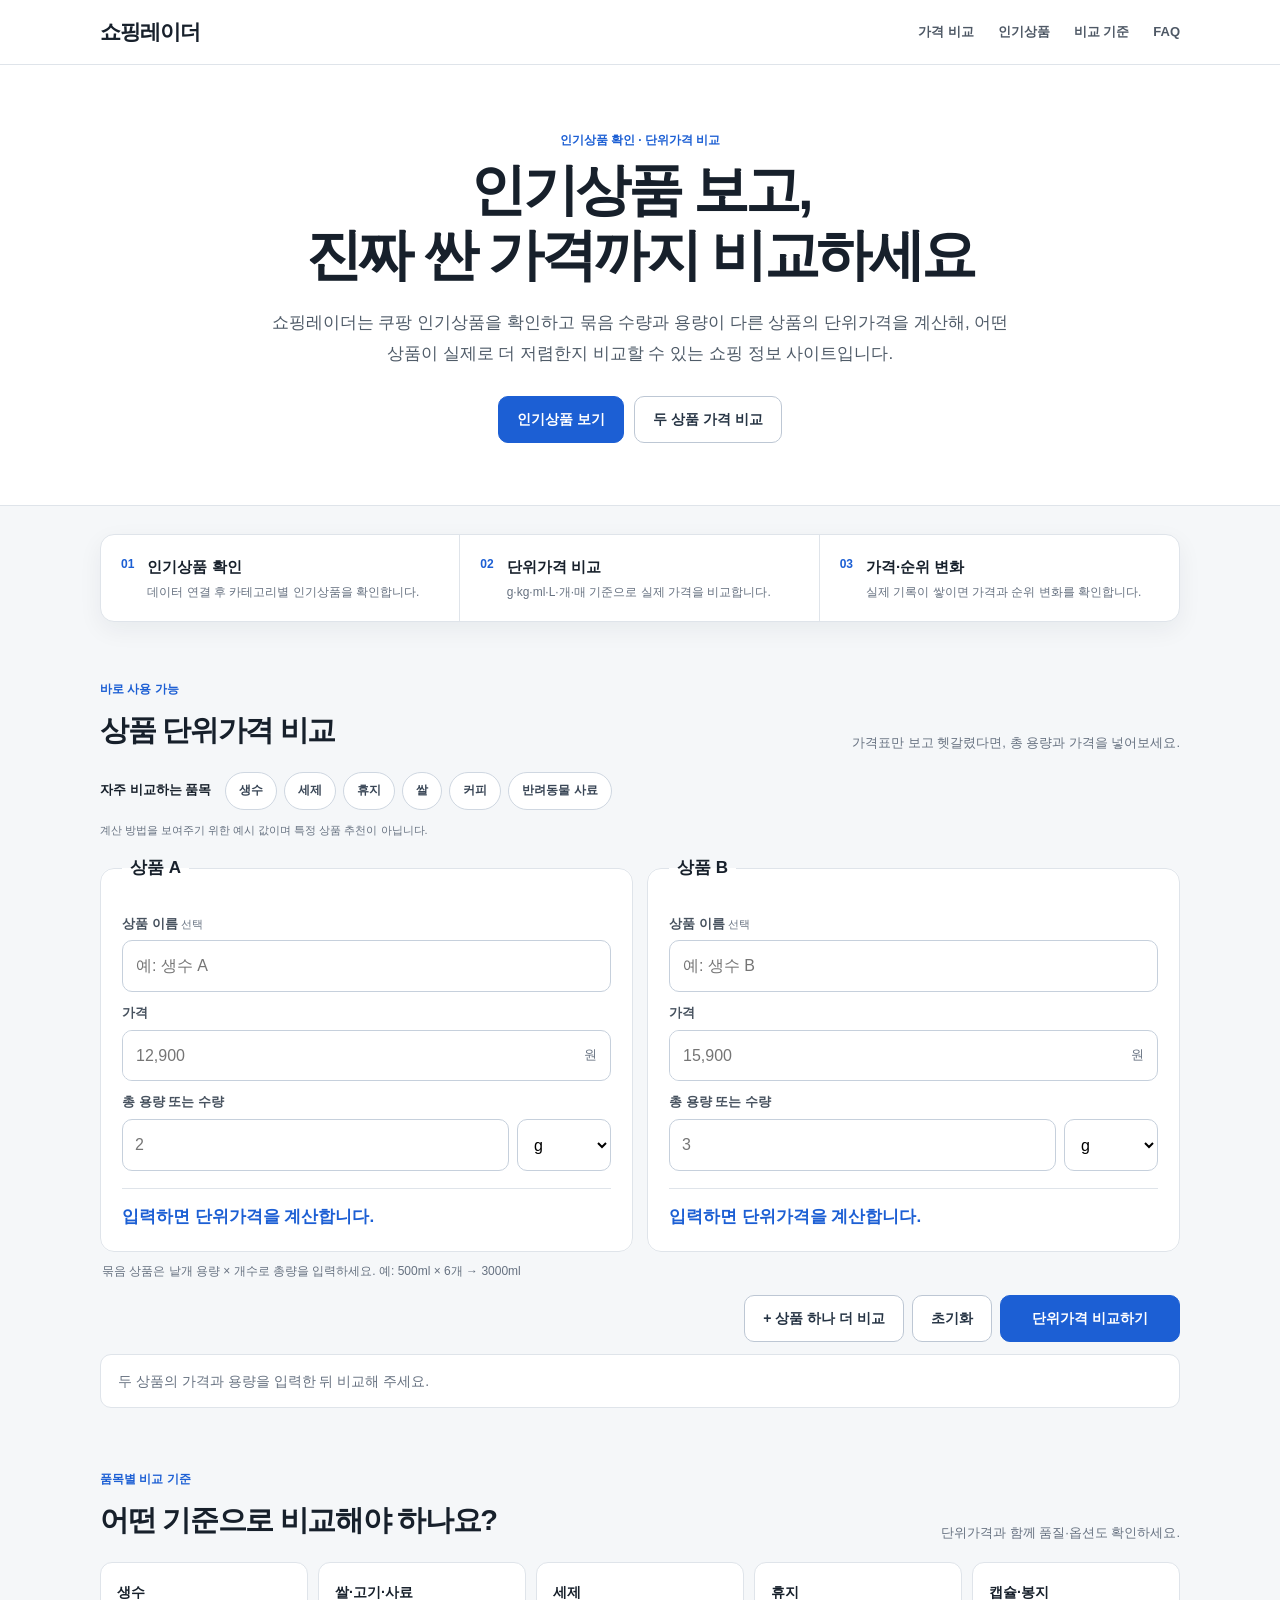
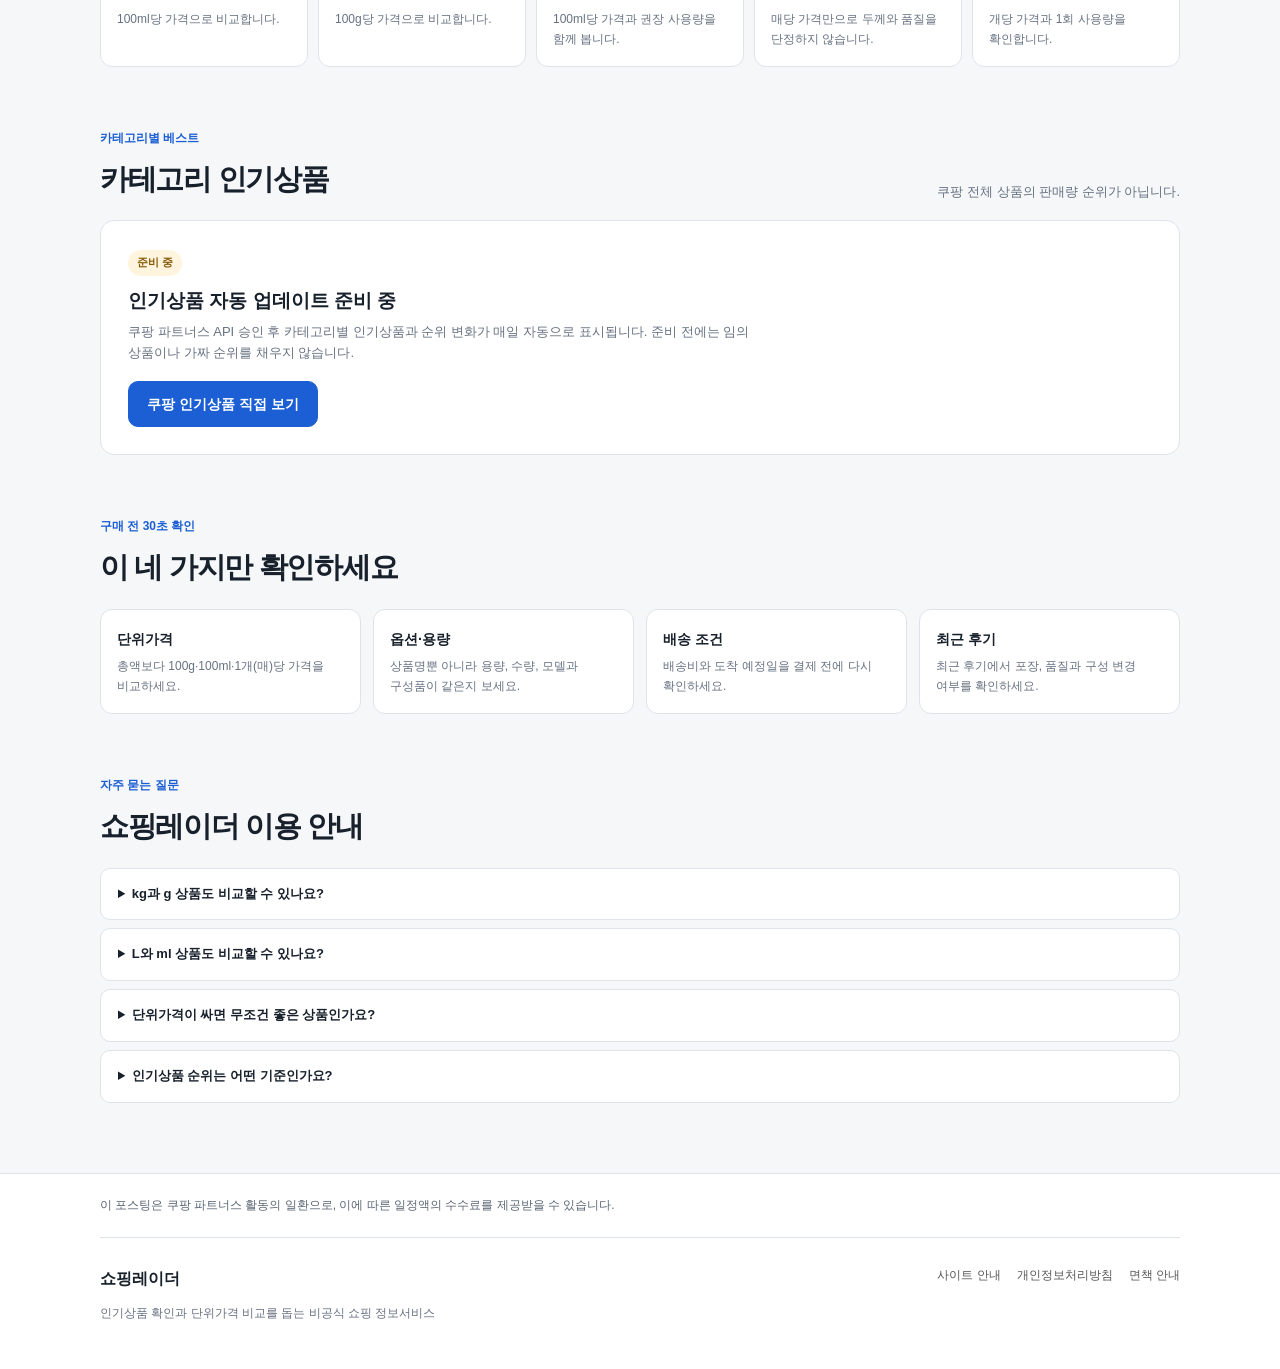
==== commit 880478ee: "Expand Shopping Radar comparison features" ====
--- a/index.html
+++ b/index.html
@@ -5,7 +5,7 @@
   <meta name="viewport" content="width=device-width,initial-scale=1">
   <meta name="theme-color" content="#ffffff">
   <title>쇼핑레이더 | 인기상품 확인·단위가격 비교</title>
-  <meta name="description" content="쿠팡 인기상품을 확인하고 용량·수량이 다른 상품의 단위가격을 계산해 실제로 더 저렴한 상품을 비교하세요.">
+  <meta name="description" content="인기상품을 확인하고 용량·수량이 다른 상품의 단위가격을 계산해 실제로 더 저렴한 상품을 비교하세요.">
   <meta name="robots" content="index,follow,max-snippet:-1,max-image-preview:large">
   <meta name="referrer" content="strict-origin-when-cross-origin">
   <link rel="canonical" href="https://kimjunnem.github.io/shopping-radar/">
@@ -13,14 +13,14 @@
   <meta name="google-adsense-account" content="ca-pub-4192319901350402">
   <script async src="https://pagead2.googlesyndication.com/pagead/js/adsbygoogle.js?client=ca-pub-4192319901350402" crossorigin="anonymous"></script>
   <script type="application/ld+json">
-  {"@context":"https://schema.org","@type":"WebSite","name":"쇼핑레이더","url":"https://kimjunnem.github.io/shopping-radar/","description":"쿠팡 카테고리 인기상품을 확인하고 단위가격을 계산해 비교하는 쇼핑 정보 사이트"}
+  {"@context":"https://schema.org","@type":"WebSite","name":"쇼핑레이더","url":"https://kimjunnem.github.io/shopping-radar/","description":"인기상품을 확인하고 단위가격과 가격·순위 변화를 비교하는 비공식 쇼핑 정보 사이트"}
   </script>
   <script type="application/ld+json">
   {"@context":"https://schema.org","@type":"FAQPage","mainEntity":[
-    {"@type":"Question","name":"쇼핑레이더의 순위는 쿠팡 전체 판매량 순위인가요?","acceptedAnswer":{"@type":"Answer","text":"아닙니다. 데이터 연결 후 쿠팡 파트너스 API가 제공하는 카테고리별 베스트 목록을 보여줍니다."}},
-    {"@type":"Question","name":"인기상품이 아직 표시되지 않는 이유는 무엇인가요?","acceptedAnswer":{"@type":"Answer","text":"현재 인기상품 자동 업데이트를 준비하고 있습니다. 준비 전에는 임의 상품이나 가짜 순위를 표시하지 않습니다."}},
-    {"@type":"Question","name":"표시된 가격이 실제 결제 가격과 같나요?","acceptedAnswer":{"@type":"Answer","text":"가격과 배송 조건은 마지막 조회 시점의 정보이며 달라질 수 있으므로 쿠팡의 최종 결제 화면을 확인해야 합니다."}},
-    {"@type":"Question","name":"kg과 g, L와 ml도 비교할 수 있나요?","acceptedAnswer":{"@type":"Answer","text":"네. 계산기가 kg을 g으로, L를 ml로 자동 환산해 같은 종류의 단위가격을 비교합니다."}}
+    {"@type":"Question","name":"kg과 g 상품도 비교할 수 있나요?","acceptedAnswer":{"@type":"Answer","text":"네. kg을 g으로 자동 환산해 두 상품 모두 100g당 가격으로 비교합니다."}},
+    {"@type":"Question","name":"L와 ml 상품도 비교할 수 있나요?","acceptedAnswer":{"@type":"Answer","text":"네. L를 ml로 자동 환산해 두 상품 모두 100ml당 가격으로 비교합니다."}},
+    {"@type":"Question","name":"단위가격이 싸면 무조건 좋은 상품인가요?","acceptedAnswer":{"@type":"Answer","text":"아닙니다. 옵션과 품질, 배송 조건, 소비기한, 권장 사용량과 최근 후기도 함께 확인해야 합니다."}},
+    {"@type":"Question","name":"인기상품 순위는 어떤 기준인가요?","acceptedAnswer":{"@type":"Answer","text":"데이터 연결 후 쿠팡 파트너스 API가 제공하는 카테고리별 베스트 순서를 표시합니다. 쿠팡 전체 상품의 판매량 순위가 아닙니다."}}
   ]}
   </script>
 </head>
@@ -31,7 +31,7 @@
     <nav aria-label="주요 메뉴">
       <a href="#calculator">가격 비교</a>
       <a href="#ranking">인기상품</a>
-      <a href="#buy-check">구매 체크</a>
+      <a href="#comparison-guide">비교 기준</a>
       <a href="#faq">FAQ</a>
     </nav>
   </div>
@@ -54,43 +54,88 @@
       <h2 id="capabilitiesTitle" class="sr-only">쇼핑레이더에서 할 수 있는 것</h2>
       <article><span aria-hidden="true">01</span><div><h3>인기상품 확인</h3><p>데이터 연결 후 카테고리별 인기상품을 확인합니다.</p></div></article>
       <article><span aria-hidden="true">02</span><div><h3>단위가격 비교</h3><p>g·kg·ml·L·개·매 기준으로 실제 가격을 비교합니다.</p></div></article>
-      <article><span aria-hidden="true">03</span><div><h3>순위 변화 확인</h3><p>데이터 연결 후 어제보다 오른 상품과 내려간 상품을 확인합니다.</p></div></article>
+      <article><span aria-hidden="true">03</span><div><h3>가격·순위 변화</h3><p>실제 기록이 쌓이면 가격과 순위 변화를 확인합니다.</p></div></article>
     </section>
 
     <section id="calculator" class="section tool-section" aria-labelledby="calculatorTitle">
       <div class="section-head">
-        <div><p class="section-label">바로 사용 가능</p><h2 id="calculatorTitle">두 상품 단위가격 비교</h2></div>
+        <div><p class="section-label">바로 사용 가능</p><h2 id="calculatorTitle">상품 단위가격 비교</h2></div>
         <p>가격표만 보고 헷갈렸다면, 총 용량과 가격을 넣어보세요.</p>
       </div>
-      <div class="example-area">
-        <span>빠른 예시</span>
-        <div class="example-buttons" aria-label="계산기 예시 선택">
-          <button type="button" class="example-button" data-example="water">생수 비교 예시</button>
-          <button type="button" class="example-button" data-example="detergent">세제 비교 예시</button>
-          <button type="button" class="example-button" data-example="tissue">휴지 비교 예시</button>
+
+      <div class="preset-area">
+        <span>자주 비교하는 품목</span>
+        <div class="preset-buttons" aria-label="계산기 빠른 예시 선택">
+          <button type="button" class="preset-button" data-example="water">생수</button>
+          <button type="button" class="preset-button" data-example="detergent">세제</button>
+          <button type="button" class="preset-button" data-example="tissue">휴지</button>
+          <button type="button" class="preset-button" data-example="rice">쌀</button>
+          <button type="button" class="preset-button" data-example="coffee">커피</button>
+          <button type="button" class="preset-button" data-example="petfood">반려동물 사료</button>
         </div>
-        <small>계산 방법을 보여주기 위한 임의 숫자이며 특정 상품 추천이 아닙니다.</small>
+        <small>계산 방법을 보여주기 위한 예시 값이며 특정 상품 추천이 아닙니다.</small>
       </div>
-      <div class="calculator">
-        <fieldset class="calc-card">
-          <legend>상품 A</legend>
-          <label for="aPrice">가격</label>
-          <div class="input-with-suffix"><input id="aPrice" class="price-input" inputmode="numeric" autocomplete="off" placeholder="12,900" aria-describedby="calcHelp"><span>원</span></div>
-          <label for="aQty">총 용량 또는 수량</label>
-          <div class="qty-row"><input id="aQty" inputmode="decimal" autocomplete="off" placeholder="2"><select id="aUnit" aria-label="상품 A 단위"><option value="g">g</option><option value="kg">kg</option><option value="ml">ml</option><option value="L">L</option><option value="개">개</option><option value="매">매</option></select></div>
-          <output id="aResult" for="aPrice aQty aUnit" aria-live="polite">입력하면 단위가격을 계산합니다.</output>
-        </fieldset>
-        <fieldset class="calc-card">
-          <legend>상품 B</legend>
-          <label for="bPrice">가격</label>
-          <div class="input-with-suffix"><input id="bPrice" class="price-input" inputmode="numeric" autocomplete="off" placeholder="15,900" aria-describedby="calcHelp"><span>원</span></div>
-          <label for="bQty">총 용량 또는 수량</label>
-          <div class="qty-row"><input id="bQty" inputmode="decimal" autocomplete="off" placeholder="3"><select id="bUnit" aria-label="상품 B 단위"><option value="g">g</option><option value="kg">kg</option><option value="ml">ml</option><option value="L">L</option><option value="개">개</option><option value="매">매</option></select></div>
-          <output id="bResult" for="bPrice bQty bUnit" aria-live="polite">입력하면 단위가격을 계산합니다.</output>
-        </fieldset>
+
+      <form id="comparisonForm" novalidate>
+        <div id="comparisonItems" class="calculator">
+          <fieldset class="calc-card" data-slot="a">
+            <legend>상품 A</legend>
+            <label for="aName">상품 이름 <small>선택</small></label>
+            <input id="aName" class="name-input" autocomplete="off" placeholder="예: 생수 A">
+            <label for="aPrice">가격</label>
+            <div class="input-with-suffix"><input id="aPrice" class="price-input" inputmode="numeric" autocomplete="off" placeholder="12,900" aria-describedby="calcHelp"><span>원</span></div>
+            <label for="aQty">총 용량 또는 수량</label>
+            <div class="qty-row"><input id="aQty" class="quantity-input" inputmode="decimal" autocomplete="off" placeholder="2"><select id="aUnit" class="unit-input" aria-label="상품 A 단위"><option value="g">g</option><option value="kg">kg</option><option value="ml">ml</option><option value="L">L</option><option value="개">개</option><option value="매">매</option></select></div>
+            <output id="aResult" class="item-result" for="aPrice aQty aUnit">입력하면 단위가격을 계산합니다.</output>
+          </fieldset>
+          <fieldset class="calc-card" data-slot="b">
+            <legend>상품 B</legend>
+            <label for="bName">상품 이름 <small>선택</small></label>
+            <input id="bName" class="name-input" autocomplete="off" placeholder="예: 생수 B">
+            <label for="bPrice">가격</label>
+            <div class="input-with-suffix"><input id="bPrice" class="price-input" inputmode="numeric" autocomplete="off" placeholder="15,900" aria-describedby="calcHelp"><span>원</span></div>
+            <label for="bQty">총 용량 또는 수량</label>
+            <div class="qty-row"><input id="bQty" class="quantity-input" inputmode="decimal" autocomplete="off" placeholder="3"><select id="bUnit" class="unit-input" aria-label="상품 B 단위"><option value="g">g</option><option value="kg">kg</option><option value="ml">ml</option><option value="L">L</option><option value="개">개</option><option value="매">매</option></select></div>
+            <output id="bResult" class="item-result" for="bPrice bQty bUnit">입력하면 단위가격을 계산합니다.</output>
+          </fieldset>
+        </div>
+
+        <p id="calcHelp" class="calc-help">묶음 상품은 낱개 용량 × 개수로 총량을 입력하세요. 예: 500ml × 6개 → 3000ml</p>
+        <div class="calculator-actions">
+          <button id="addProduct" class="quiet-button" type="button">+ 상품 하나 더 비교</button>
+          <button id="resetCalculator" class="quiet-button" type="button">초기화</button>
+          <button class="primary compare-button" type="submit">단위가격 비교하기</button>
+        </div>
+      </form>
+
+      <section id="comparisonResult" class="comparison-result" aria-labelledby="comparisonResultTitle" aria-live="polite" hidden>
+        <div class="result-heading"><div><p class="section-label">비교 결과</p><h3 id="comparisonResultTitle">가장 저렴한 순서</h3></div><span id="resultBasis"></span></div>
+        <ol id="rankingList" class="ranking-list"></ol>
+        <p id="resultConclusion" class="result-conclusion"></p>
+        <div class="share-actions">
+          <button id="copyResultLink" class="quiet-button" type="button">결과 링크 복사</button>
+          <button id="copyResultText" class="quiet-button" type="button">결과 텍스트 복사</button>
+          <span id="copyStatus" role="status" aria-live="polite"></span>
+        </div>
+      </section>
+      <div id="calcMessage" class="calc-message" role="alert" aria-live="polite">두 상품의 가격과 용량을 입력한 뒤 비교해 주세요.</div>
+
+      <section id="comparisonHistory" class="comparison-history" aria-labelledby="historyTitle" hidden>
+        <div class="history-head"><h3 id="historyTitle">최근 비교</h3><button id="clearHistory" class="text-button" type="button">전체 삭제</button></div>
+        <div id="historyList" class="history-list"></div>
+        <p>최근 5개 비교만 이 브라우저에 저장됩니다.</p>
+      </section>
+    </section>
+
+    <section id="comparison-guide" class="section" aria-labelledby="guideTitle">
+      <div class="section-head"><div><p class="section-label">품목별 비교 기준</p><h2 id="guideTitle">어떤 기준으로 비교해야 하나요?</h2></div><p>단위가격과 함께 품질·옵션도 확인하세요.</p></div>
+      <div class="guide-grid">
+        <article><b>생수</b><p>100ml당 가격으로 비교합니다.</p></article>
+        <article><b>쌀·고기·사료</b><p>100g당 가격으로 비교합니다.</p></article>
+        <article><b>세제</b><p>100ml당 가격과 권장 사용량을 함께 봅니다.</p></article>
+        <article><b>휴지</b><p>매당 가격만으로 두께와 품질을 단정하지 않습니다.</p></article>
+        <article><b>캡슐·봉지</b><p>개당 가격과 1회 사용량을 확인합니다.</p></article>
       </div>
-      <p id="calcHelp" class="calc-help">묶음 상품은 낱개 용량 × 개수로 총량을 입력하세요. 예: 500ml × 6개 → 3000ml</p>
-      <div id="calcWinner" class="calc-winner" role="status" aria-live="polite">두 상품의 가격과 용량을 입력하면 어느 쪽이 얼마나 저렴한지 알려드립니다.</div>
     </section>
 
     <section id="ranking" class="section" aria-labelledby="rankingTitle">
@@ -98,13 +143,30 @@
         <div><p class="section-label">카테고리별 베스트</p><h2 id="rankingTitle">카테고리 인기상품</h2></div>
         <p id="rankingNote">쿠팡 전체 상품의 판매량 순위가 아닙니다.</p>
       </div>
-      <div id="categoryChips" class="chips" aria-label="상품 카테고리"></div>
+      <div id="productTools" class="product-tools" hidden>
+        <label class="search-box" for="productSearch"><span>상품 검색</span><input id="productSearch" type="search" autocomplete="off" placeholder="상품명 또는 카테고리 검색"></label>
+        <div id="categoryChips" class="chips" aria-label="상품 카테고리"></div>
+      </div>
+      <p id="searchSummary" class="search-summary" aria-live="polite" hidden></p>
       <div id="productGrid" class="grid"></div>
       <div id="emptyState" class="empty-state">
         <span class="status-badge">준비 중</span>
         <h3>인기상품 자동 업데이트 준비 중</h3>
         <p>쿠팡 파트너스 API 승인 후 카테고리별 인기상품과 순위 변화가 매일 자동으로 표시됩니다. 준비 전에는 임의 상품이나 가짜 순위를 채우지 않습니다.</p>
         <a class="primary" href="https://link.coupang.com/a/gICzFN2voO" target="_blank" rel="nofollow sponsored noopener">쿠팡 인기상품 직접 보기</a>
+      </div>
+    </section>
+
+    <section id="trendInsights" class="section trend-insights" aria-labelledby="trendTitle" hidden>
+      <div class="section-head"><div><p class="section-label">실제 기록 기반</p><h2 id="trendTitle">오늘의 순위 변화</h2></div><p>기록이 충분한 항목만 표시합니다.</p></div>
+      <div id="trendGroups" class="trend-groups"></div>
+    </section>
+
+    <section id="personalProducts" class="section personal-products" aria-labelledby="personalTitle" hidden>
+      <div class="section-head"><div><p class="section-label">이 브라우저에만 저장</p><h2 id="personalTitle">내 쇼핑 목록</h2></div><p>로그인이나 서버 저장 없이 최대 8개씩 보관합니다.</p></div>
+      <div class="personal-grid">
+        <section id="savedSection" hidden><div class="personal-head"><h3>찜한 상품</h3><button class="text-button" type="button" data-clear-products="saved">전체 삭제</button></div><div id="savedProducts" class="mini-products"></div></section>
+        <section id="recentSection" hidden><div class="personal-head"><h3>최근 본 상품</h3><button class="text-button" type="button" data-clear-products="recent">전체 삭제</button></div><div id="recentProducts" class="mini-products"></div></section>
       </div>
     </section>
 
@@ -120,17 +182,17 @@
 
     <section id="faq" class="section faq" aria-labelledby="faqTitle">
       <div class="section-head"><div><p class="section-label">자주 묻는 질문</p><h2 id="faqTitle">쇼핑레이더 이용 안내</h2></div></div>
-      <details><summary>쇼핑레이더의 순위는 쿠팡 전체 판매량 순위인가요?</summary><p>아닙니다. 데이터 연결 후 쿠팡 파트너스 API가 제공하는 카테고리별 베스트 목록을 보여줍니다.</p></details>
-      <details><summary>인기상품이 아직 표시되지 않는 이유는 무엇인가요?</summary><p>현재 인기상품 자동 업데이트를 준비하고 있습니다. 준비 전에는 임의 상품이나 가짜 순위를 표시하지 않습니다.</p></details>
-      <details><summary>표시된 가격이 실제 결제 가격과 같나요?</summary><p>가격과 배송 조건은 마지막 조회 시점의 정보이며 달라질 수 있으므로 쿠팡의 최종 결제 화면을 확인해야 합니다.</p></details>
-      <details><summary>kg과 g, L와 ml도 비교할 수 있나요?</summary><p>네. 계산기가 kg을 g으로, L를 ml로 자동 환산해 같은 종류의 단위가격을 비교합니다.</p></details>
+      <details><summary>kg과 g 상품도 비교할 수 있나요?</summary><p>네. kg을 g으로 자동 환산해 두 상품 모두 100g당 가격으로 비교합니다.</p></details>
+      <details><summary>L와 ml 상품도 비교할 수 있나요?</summary><p>네. L를 ml로 자동 환산해 두 상품 모두 100ml당 가격으로 비교합니다.</p></details>
+      <details><summary>단위가격이 싸면 무조건 좋은 상품인가요?</summary><p>아닙니다. 옵션과 품질, 배송 조건, 소비기한, 권장 사용량과 최근 후기도 함께 확인해야 합니다.</p></details>
+      <details><summary>인기상품 순위는 어떤 기준인가요?</summary><p>데이터 연결 후 쿠팡 파트너스 API가 제공하는 카테고리별 베스트 순서를 표시합니다. 쿠팡 전체 상품의 판매량 순위가 아닙니다.</p></details>
     </section>
   </div>
 </main>
 <footer>
   <div class="wrap partner-notice">이 포스팅은 쿠팡 파트너스 활동의 일환으로, 이에 따른 일정액의 수수료를 제공받을 수 있습니다.</div>
-  <div class="wrap footer"><div><b>쇼핑레이더</b><p>인기상품 확인과 단위가격 비교를 돕는 비공식 쇼핑 정보 사이트</p></div><div><a href="about.html">사이트 안내</a><a href="privacy.html">개인정보처리방침</a><a href="disclaimer.html">면책 안내</a></div></div>
+  <div class="wrap footer"><div><b>쇼핑레이더</b><p>인기상품 확인과 단위가격 비교를 돕는 비공식 쇼핑 정보서비스</p></div><div><a href="about.html">사이트 안내</a><a href="privacy.html">개인정보처리방침</a><a href="disclaimer.html">면책 안내</a></div></div>
 </footer>
-<script src="app.js"></script>
+<script src="app.js?v=20260903-2"></script>
 </body>
 </html>
--- a/style.css
+++ b/style.css
@@ -1,4 +1,4 @@
-:root{--ink:#17202b;--muted:#667180;--line:#dfe4ea;--paper:#fff;--bg:#f5f7f9;--blue:#1c5fd4;--blue-dark:#174ca8;--blue-soft:#eef4ff;--green:#08785b;--green-soft:#edf8f4;--radius:14px;--shadow:0 10px 28px rgba(23,32,43,.07)}
+:root{--ink:#17202b;--muted:#667180;--line:#dfe4ea;--paper:#fff;--bg:#f5f7f9;--blue:#1c5fd4;--blue-dark:#174ca8;--blue-soft:#eef4ff;--green:#08785b;--green-soft:#edf8f4;--red:#a04425;--red-soft:#fff4ef;--radius:14px;--shadow:0 8px 24px rgba(23,32,43,.06)}
 *{box-sizing:border-box}
 html{scroll-behavior:smooth}
 body{margin:0;background:var(--bg);color:var(--ink);font-family:-apple-system,BlinkMacSystemFont,"Segoe UI","Noto Sans KR",Arial,sans-serif;line-height:1.6;word-break:keep-all;overflow-x:hidden}
@@ -20,13 +20,14 @@
 .hero h1{font-size:clamp(36px,6vw,56px);line-height:1.16;letter-spacing:-.06em;margin:0}
 .lead{max-width:760px;color:#4f5b68;font-size:17px;line-height:1.8;margin:20px auto 27px}
 .hero-actions{display:flex;justify-content:center;gap:10px}
-.primary,.secondary{display:inline-flex;min-height:48px;align-items:center;justify-content:center;border-radius:10px;padding:12px 20px;font-size:14px;font-weight:850}
+.primary,.secondary,.quiet-button{display:inline-flex;min-height:46px;align-items:center;justify-content:center;border-radius:10px;padding:11px 18px;font-size:14px;font-weight:850}
 .primary{background:var(--blue);color:#fff;border:1px solid var(--blue)}
 .primary:hover{background:var(--blue-dark);border-color:var(--blue-dark)}
-.secondary{background:#fff;border:1px solid #bdc7d4;color:#263444}
-.secondary:hover{border-color:var(--blue);color:var(--blue)}
-
-.capabilities{display:grid;grid-template-columns:repeat(3,1fr);gap:0;margin:28px 0 0;background:#fff;border:1px solid var(--line);border-radius:var(--radius);box-shadow:var(--shadow)}
+.secondary,.quiet-button{background:#fff;border:1px solid #bdc7d4;color:#263444}
+.secondary:hover,.quiet-button:hover{border-color:var(--blue);color:var(--blue)}
+.text-button{border:0;background:transparent;color:var(--blue);font-size:12px;font-weight:800;padding:5px}
+
+.capabilities{display:grid;grid-template-columns:repeat(3,1fr);margin:28px 0 0;background:#fff;border:1px solid var(--line);border-radius:var(--radius);box-shadow:var(--shadow)}
 .capabilities article{display:flex;gap:13px;padding:20px;border-right:1px solid var(--line)}
 .capabilities article:last-child{border-right:0}
 .capabilities span{color:var(--blue);font-size:12px;font-weight:900}
@@ -37,32 +38,81 @@
 .section-head{display:flex;align-items:end;justify-content:space-between;gap:24px;margin-bottom:18px}
 .section-head h2{margin:0;font-size:29px;letter-spacing:-.045em}
 .section-head>p{max-width:440px;margin:0;color:var(--muted);font-size:13px;text-align:right}
-.example-area{display:flex;align-items:center;gap:12px 14px;flex-wrap:wrap;margin:0 0 14px}
-.example-area>span{font-size:13px;font-weight:850}
-.example-buttons{display:flex;gap:7px;flex-wrap:wrap}
-.example-button{min-height:38px;border:1px solid #cfd7e1;background:#fff;border-radius:9px;padding:7px 11px;color:#384555;font-size:12px;font-weight:750}
-.example-button:hover{border-color:var(--blue);color:var(--blue)}
-.example-area small{flex-basis:100%;color:var(--muted);font-size:11px}
-.calculator{display:grid;grid-template-columns:1fr 1fr;gap:14px}
-.calc-card{min-width:0;margin:0;background:#fff;border:1px solid var(--line);border-radius:var(--radius);padding:21px}
+
+.preset-area{display:flex;align-items:center;gap:12px 14px;flex-wrap:wrap;margin:0 0 15px}
+.preset-area>span{font-size:13px;font-weight:850}
+.preset-buttons{display:flex;gap:7px;flex-wrap:wrap}
+.preset-button{min-height:38px;border:1px solid #cfd7e1;background:#fff;border-radius:999px;padding:7px 13px;color:#384555;font-size:12px;font-weight:750}
+.preset-button:hover{border-color:var(--blue);color:var(--blue)}
+.preset-area small{flex-basis:100%;color:var(--muted);font-size:11px}
+.calculator{display:grid;grid-template-columns:repeat(2,minmax(0,1fr));gap:14px}
+.calc-card{position:relative;min-width:0;margin:0;background:#fff;border:1px solid var(--line);border-radius:var(--radius);padding:21px}
 .calc-card legend{padding:0 8px;color:var(--ink);font-size:17px;font-weight:900}
 .calc-card>label{display:block;margin:11px 0 6px;font-size:13px;font-weight:750;color:#46515e}
-.input-with-suffix{display:flex;align-items:center;border:1px solid #c6d0dc;border-radius:10px;background:#fff;overflow:hidden}
-.input-with-suffix:focus-within{border-color:var(--blue);box-shadow:0 0 0 3px rgba(28,95,212,.12)}
+.calc-card label small{color:var(--muted);font-weight:500}
+.name-input,.input-with-suffix,.qty-row input,.qty-row select,.search-box input{border:1px solid #c6d0dc;border-radius:10px;background:#fff}
+.name-input{width:100%;padding:12px 13px}
+.input-with-suffix{display:flex;align-items:center;overflow:hidden}
+.input-with-suffix:focus-within,.name-input:focus,.qty-row input:focus,.qty-row select:focus,.search-box input:focus{border-color:var(--blue);box-shadow:0 0 0 3px rgba(28,95,212,.12);outline:0}
 .input-with-suffix input{min-width:0;width:100%;border:0;padding:12px 13px;outline:0}
 .input-with-suffix span{padding:0 13px;color:var(--muted);font-size:13px}
 .qty-row{display:grid;grid-template-columns:minmax(0,1fr) 94px;gap:8px}
-.qty-row input,.qty-row select{min-width:0;width:100%;border:1px solid #c6d0dc;border-radius:10px;background:#fff;padding:12px}
-.qty-row input:focus,.qty-row select:focus{border-color:var(--blue)}
-.calc-card output{display:block;min-height:34px;margin-top:17px;padding-top:14px;border-top:1px solid var(--line);font-size:17px;font-weight:900;color:var(--blue)}
+.qty-row input,.qty-row select{min-width:0;width:100%;padding:12px}
+.item-result{display:block;min-height:34px;margin-top:17px;padding-top:14px;border-top:1px solid var(--line);font-size:17px;font-weight:900;color:var(--blue)}
+.remove-product{position:absolute;right:14px;top:-2px;border:0;background:transparent;color:var(--muted);font-size:12px;font-weight:750;padding:8px}
+.remove-product:hover{color:var(--red)}
 .calc-help{margin:10px 2px 0;color:var(--muted);font-size:12px}
-.calc-winner{margin-top:12px;padding:17px 18px;background:var(--green-soft);border:1px solid #c7e7dc;border-radius:11px;color:#105f4b;font-size:15px;font-weight:850}
-.calc-winner.is-error{background:#fff4ef;border-color:#f0d0c3;color:#a04425}
-
-.chips{display:flex;gap:7px;flex-wrap:wrap;margin-bottom:15px}
+.calculator-actions{display:flex;justify-content:flex-end;gap:8px;margin-top:14px}
+.compare-button{min-width:180px}
+.calc-message{margin-top:12px;padding:15px 17px;background:#fff;border:1px solid var(--line);border-radius:11px;color:var(--muted);font-size:14px}
+.calc-message.is-error{background:var(--red-soft);border-color:#f0d0c3;color:var(--red);font-weight:750}
+
+.comparison-result{margin-top:15px;padding:22px;background:#fff;border:2px solid #b8d0f7;border-radius:var(--radius);box-shadow:var(--shadow)}
+.comparison-result[hidden]{display:none}
+.result-heading{display:flex;align-items:end;justify-content:space-between;gap:16px;margin-bottom:14px}
+.result-heading h3{margin:0;font-size:22px}
+.result-heading>span{font-size:12px;color:var(--muted)}
+.ranking-list{display:grid;gap:9px;list-style:none;margin:0;padding:0}
+.ranking-item{position:relative;overflow:hidden;display:grid;grid-template-columns:52px minmax(0,1fr) auto;align-items:center;gap:12px;min-height:68px;padding:11px 14px;background:#f7f9fc;border:1px solid var(--line);border-radius:11px}
+.ranking-item.is-winner{background:var(--blue-soft);border-color:#abc8f7}
+.ranking-item .bar{position:absolute;left:0;bottom:0;height:4px;background:#94b8f3;max-width:100%}
+.ranking-item.is-winner .bar{background:var(--blue)}
+.ranking-number{position:relative;font-size:14px;font-weight:900;color:var(--blue)}
+.ranking-name{position:relative;min-width:0}
+.ranking-name b{display:block;overflow:hidden;text-overflow:ellipsis;white-space:nowrap;font-size:14px}
+.ranking-name small{color:var(--muted);font-size:11px}
+.ranking-price{position:relative;text-align:right;font-size:15px;font-weight:900}
+.result-conclusion{margin:14px 0 0;color:var(--green);font-size:16px;font-weight:900}
+.share-actions{display:flex;align-items:center;gap:8px;flex-wrap:wrap;margin-top:15px;padding-top:14px;border-top:1px solid var(--line)}
+.share-actions .quiet-button{min-height:38px;padding:7px 11px;font-size:12px}
+.share-actions span{color:var(--green);font-size:12px;font-weight:750}
+
+.comparison-history{margin-top:18px;padding:18px;background:#fff;border:1px solid var(--line);border-radius:var(--radius)}
+.comparison-history[hidden]{display:none}
+.history-head,.personal-head{display:flex;align-items:center;justify-content:space-between;gap:15px}
+.history-head h3,.personal-head h3{margin:0;font-size:16px}
+.history-list{display:grid;gap:7px;margin-top:10px}
+.history-entry{display:flex;align-items:center;justify-content:space-between;gap:12px;width:100%;border:1px solid var(--line);background:#fff;border-radius:9px;padding:10px 12px;text-align:left}
+.history-entry:hover{border-color:var(--blue)}
+.history-entry span{overflow:hidden;text-overflow:ellipsis;white-space:nowrap;font-size:12px;font-weight:750}
+.history-entry small{flex:none;color:var(--muted)}
+.comparison-history>p{margin:8px 0 0;color:var(--muted);font-size:11px}
+
+.guide-grid{display:grid;grid-template-columns:repeat(5,minmax(0,1fr));gap:10px}
+.guide-grid article,.check-grid article{background:#fff;border:1px solid var(--line);border-radius:12px;padding:16px}
+.guide-grid b,.check-grid b{font-size:14px}
+.guide-grid p,.check-grid p{font-size:12px;color:var(--muted);line-height:1.65;margin:6px 0 0}
+
+.product-tools{display:flex;align-items:end;gap:18px;margin-bottom:15px}
+.product-tools[hidden]{display:none}
+.search-box{display:grid;gap:5px;min-width:min(100%,300px);font-size:12px;font-weight:750}
+.search-box input{width:100%;padding:10px 12px}
+.chips{display:flex;gap:7px;flex-wrap:wrap}
 .chip{border:1px solid #d3dae3;background:#fff;border-radius:999px;padding:7px 11px;font-size:12px;font-weight:700}
+.chip[aria-pressed="true"]{background:var(--blue);border-color:var(--blue);color:#fff}
+.search-summary{margin:0 0 10px;color:var(--muted);font-size:12px}
 .grid{display:grid;grid-template-columns:repeat(4,minmax(0,1fr));gap:13px}
-.card{min-width:0;background:#fff;border:1px solid var(--line);border-radius:var(--radius);overflow:hidden;display:flex;flex-direction:column}
+.card{position:relative;min-width:0;background:#fff;border:1px solid var(--line);border-radius:var(--radius);overflow:hidden;display:flex;flex-direction:column}
 .card-img{aspect-ratio:1;background:#eef0f2;overflow:hidden}
 .card-img img{width:100%;height:100%;object-fit:cover}
 .card-body{padding:13px;display:flex;flex-direction:column;flex:1}
@@ -72,6 +122,8 @@
 .card h3{font-size:14px;line-height:1.45;margin:5px 0 12px}
 .price{font-size:18px;font-weight:900;margin-top:auto}
 .card .primary{text-align:center;margin-top:10px;min-height:40px;padding:8px;font-size:12px}
+.favorite-button{position:absolute;right:9px;top:9px;z-index:2;min-width:38px;min-height:38px;border:1px solid rgba(0,0,0,.12);border-radius:999px;background:rgba(255,255,255,.94);font-size:17px;font-weight:900}
+.favorite-button[aria-pressed="true"]{background:#fff2db;color:#b36500}
 .empty-state{background:#fff;border:1px solid var(--line);border-radius:var(--radius);padding:27px}
 .empty-state[hidden]{display:none}
 .status-badge{display:inline-block;border-radius:999px;background:#fff4dd;color:#875a08;padding:4px 9px;font-size:11px;font-weight:850}
@@ -79,10 +131,23 @@
 .empty-state p{max-width:670px;color:var(--muted);font-size:13px;margin:0 0 17px}
 .empty-state .primary{min-height:44px}
 
+.trend-groups{display:grid;grid-template-columns:repeat(3,1fr);gap:12px}
+.trend-group{background:#fff;border:1px solid var(--line);border-radius:12px;padding:16px}
+.trend-group h3{font-size:15px;margin:0 0 9px}
+.trend-group a{display:block;padding:8px 0;border-top:1px solid var(--line);font-size:12px}
+.trend-group a:first-of-type{border-top:0}
+.trend-group small{display:block;color:var(--muted)}
+.personal-grid{display:grid;grid-template-columns:1fr 1fr;gap:12px}
+.personal-grid>section{background:#fff;border:1px solid var(--line);border-radius:12px;padding:16px}
+.mini-products{display:grid;gap:7px;margin-top:10px}
+.mini-product{display:grid;grid-template-columns:42px minmax(0,1fr) auto;align-items:center;gap:9px;padding-top:7px;border-top:1px solid var(--line)}
+.mini-product:first-child{border-top:0}
+.mini-product img,.mini-product .image-placeholder{width:42px;height:42px;object-fit:cover;border-radius:8px;background:#eef0f2}
+.mini-product b{display:block;overflow:hidden;text-overflow:ellipsis;white-space:nowrap;font-size:12px}
+.mini-product small{color:var(--muted);font-size:10px}
+.mini-product a{color:var(--blue);font-size:11px;font-weight:800}
+
 .check-grid{display:grid;grid-template-columns:repeat(4,1fr);gap:12px}
-.check-grid article{background:#fff;border:1px solid var(--line);border-radius:12px;padding:17px}
-.check-grid b{font-size:14px}
-.check-grid p{font-size:12px;color:var(--muted);line-height:1.7;margin:6px 0 0}
 .faq details{background:#fff;border:1px solid var(--line);border-radius:10px;margin:8px 0;padding:15px 17px}
 .faq summary{cursor:pointer;font-weight:800;font-size:13px}
 .faq details p{font-size:12px;color:var(--muted);margin-bottom:0}
@@ -98,13 +163,18 @@
 .breadcrumb{font-size:12px;color:var(--muted);margin-bottom:16px}
 .eyebrow{margin:0 0 9px;color:var(--blue);font-size:11px;font-weight:900;letter-spacing:.08em}
 .product-box{display:grid;grid-template-columns:minmax(280px,460px) 1fr;gap:38px;background:#fff;border:1px solid var(--line);border-radius:18px;padding:26px}
-.product-box img{width:100%;border-radius:12px}
+.product-box img{width:100%;height:auto;aspect-ratio:1;object-fit:contain;border-radius:12px}
 .product-box h1{font-size:28px;line-height:1.35;margin:8px 0}
 .facts{border-top:1px solid var(--line);border-bottom:1px solid var(--line);margin:18px 0}
 .facts div{display:flex;justify-content:space-between;gap:18px;padding:9px 0;font-size:13px}
 .facts span{color:var(--muted)}
+.product-actions{display:flex;gap:8px;flex-wrap:wrap}
+.product-actions .favorite-button{position:static;min-width:auto;min-height:46px;border-radius:10px;font-size:14px;padding:11px 18px}
+.similar-products{margin-top:22px}
+.similar-products h2{font-size:20px}
 
 @media(max-width:900px){
+  .guide-grid{grid-template-columns:repeat(3,1fr)}
   .grid{grid-template-columns:repeat(2,minmax(0,1fr))}
   .check-grid{grid-template-columns:1fr 1fr}
   .product-box{grid-template-columns:1fr}
@@ -127,22 +197,35 @@
   .section-head{display:block;margin-bottom:15px}
   .section-head h2{font-size:25px}
   .section-head>p{max-width:none;margin-top:6px;text-align:left}
-  .example-area{align-items:flex-start}
-  .example-buttons{display:grid;grid-template-columns:1fr 1fr;width:100%}
-  .example-button{min-height:42px;padding:8px}
+  .preset-area{align-items:flex-start}
+  .preset-buttons{display:grid;grid-template-columns:repeat(3,1fr);width:100%}
+  .preset-button{min-height:42px;padding:8px}
   .calculator{grid-template-columns:1fr}
   .calc-card{padding:17px}
-  .calc-winner{font-size:14px}
+  .calculator-actions{display:grid;grid-template-columns:1fr 1fr}
+  .calculator-actions .compare-button{grid-column:1/-1;grid-row:1;width:100%;min-height:50px}
+  .calculator-actions .quiet-button{width:100%;min-width:0}
+  .result-heading{display:block}
+  .result-heading>span{display:block;margin-top:4px}
+  .ranking-item{grid-template-columns:42px minmax(0,1fr);gap:8px}
+  .ranking-price{grid-column:2;text-align:left}
+  .share-actions{display:grid;grid-template-columns:1fr 1fr}
+  .share-actions span{grid-column:1/-1}
+  .guide-grid{grid-template-columns:1fr 1fr}
+  .product-tools{display:block}
+  .search-box{min-width:0;margin-bottom:10px}
+  .trend-groups,.personal-grid{grid-template-columns:1fr}
   .check-grid{grid-template-columns:1fr 1fr;gap:9px}
   .check-grid article{padding:14px}
   .footer{display:grid}
   .footer>div:last-child{flex-wrap:wrap}
   .product-box{padding:18px}
+  .product-actions{display:grid}
 }
 @media(max-width:390px){
   .nav nav{gap:10px}
   .hero h1{font-size:32px}
-  .example-buttons,.check-grid{grid-template-columns:1fr}
-  .grid{grid-template-columns:1fr}
+  .preset-buttons{grid-template-columns:1fr 1fr}
+  .guide-grid,.check-grid,.grid{grid-template-columns:1fr}
 }
 @media(prefers-reduced-motion:reduce){html{scroll-behavior:auto}}
